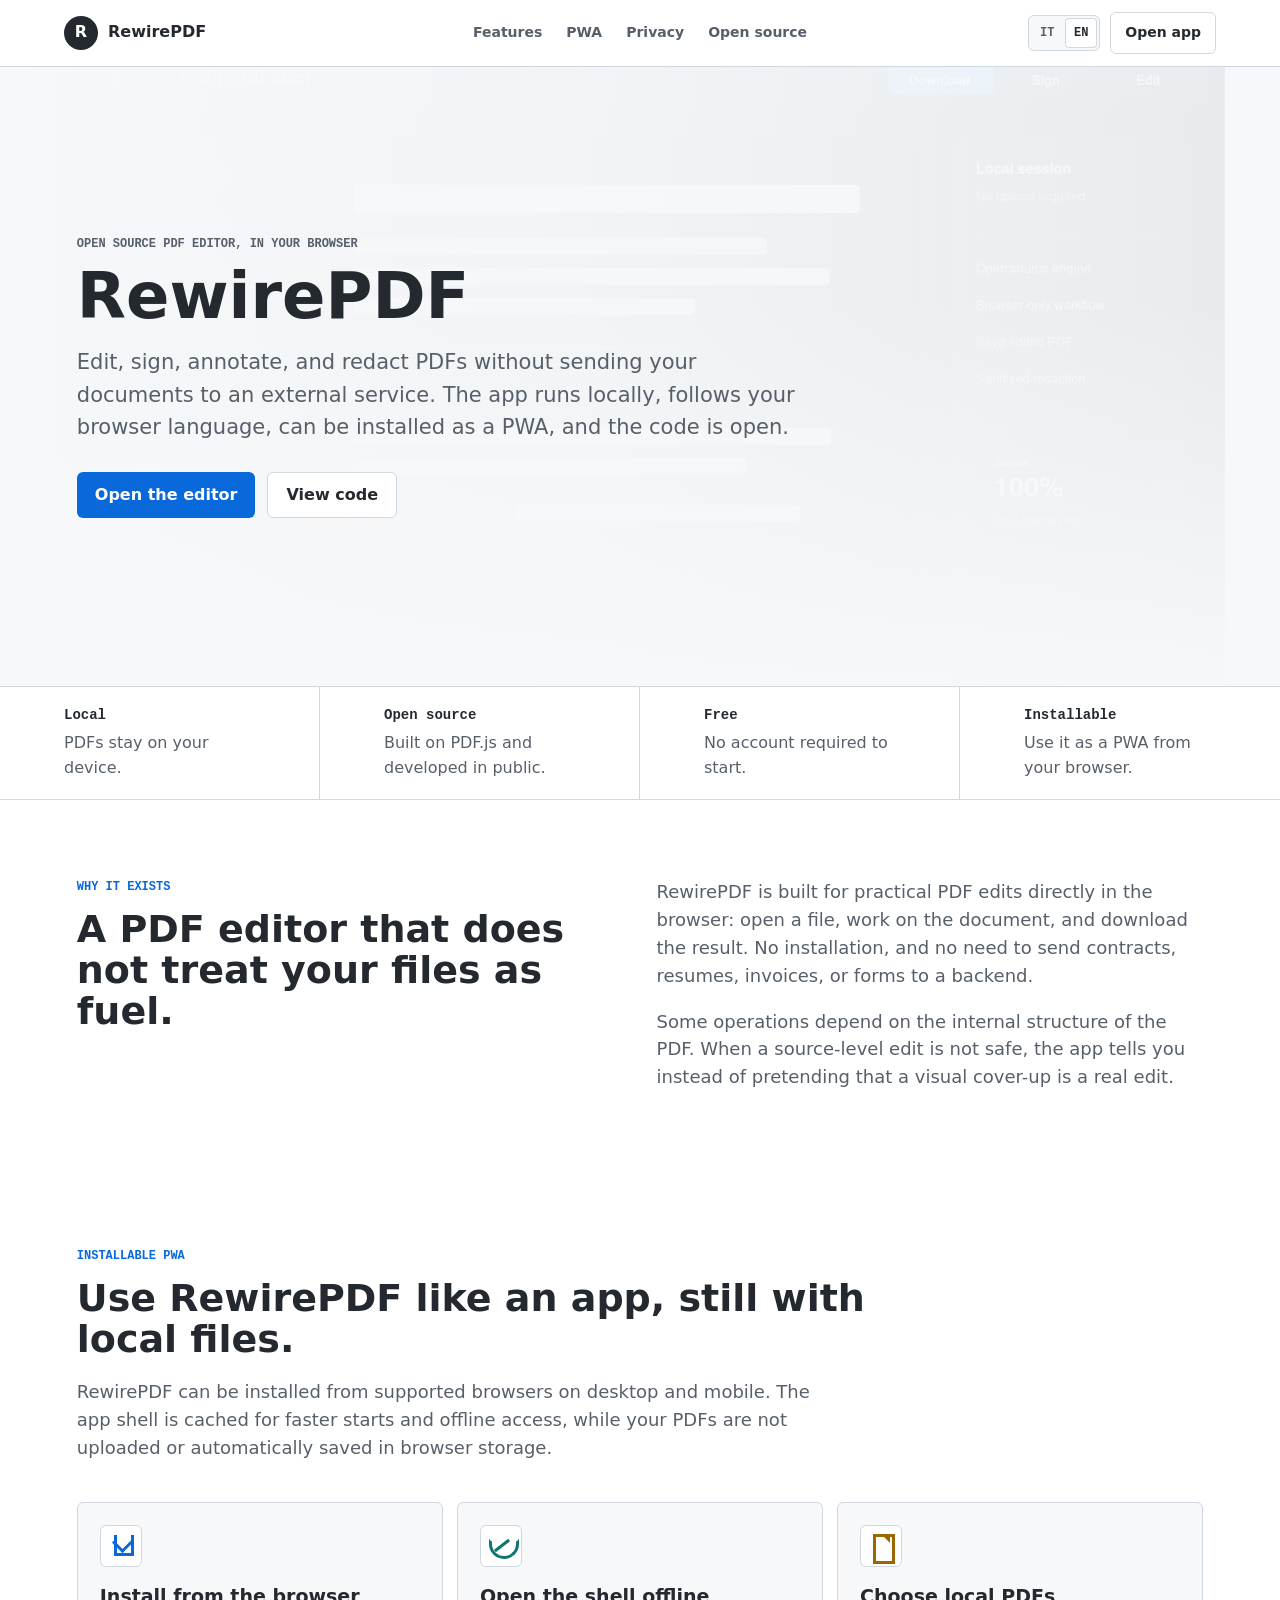
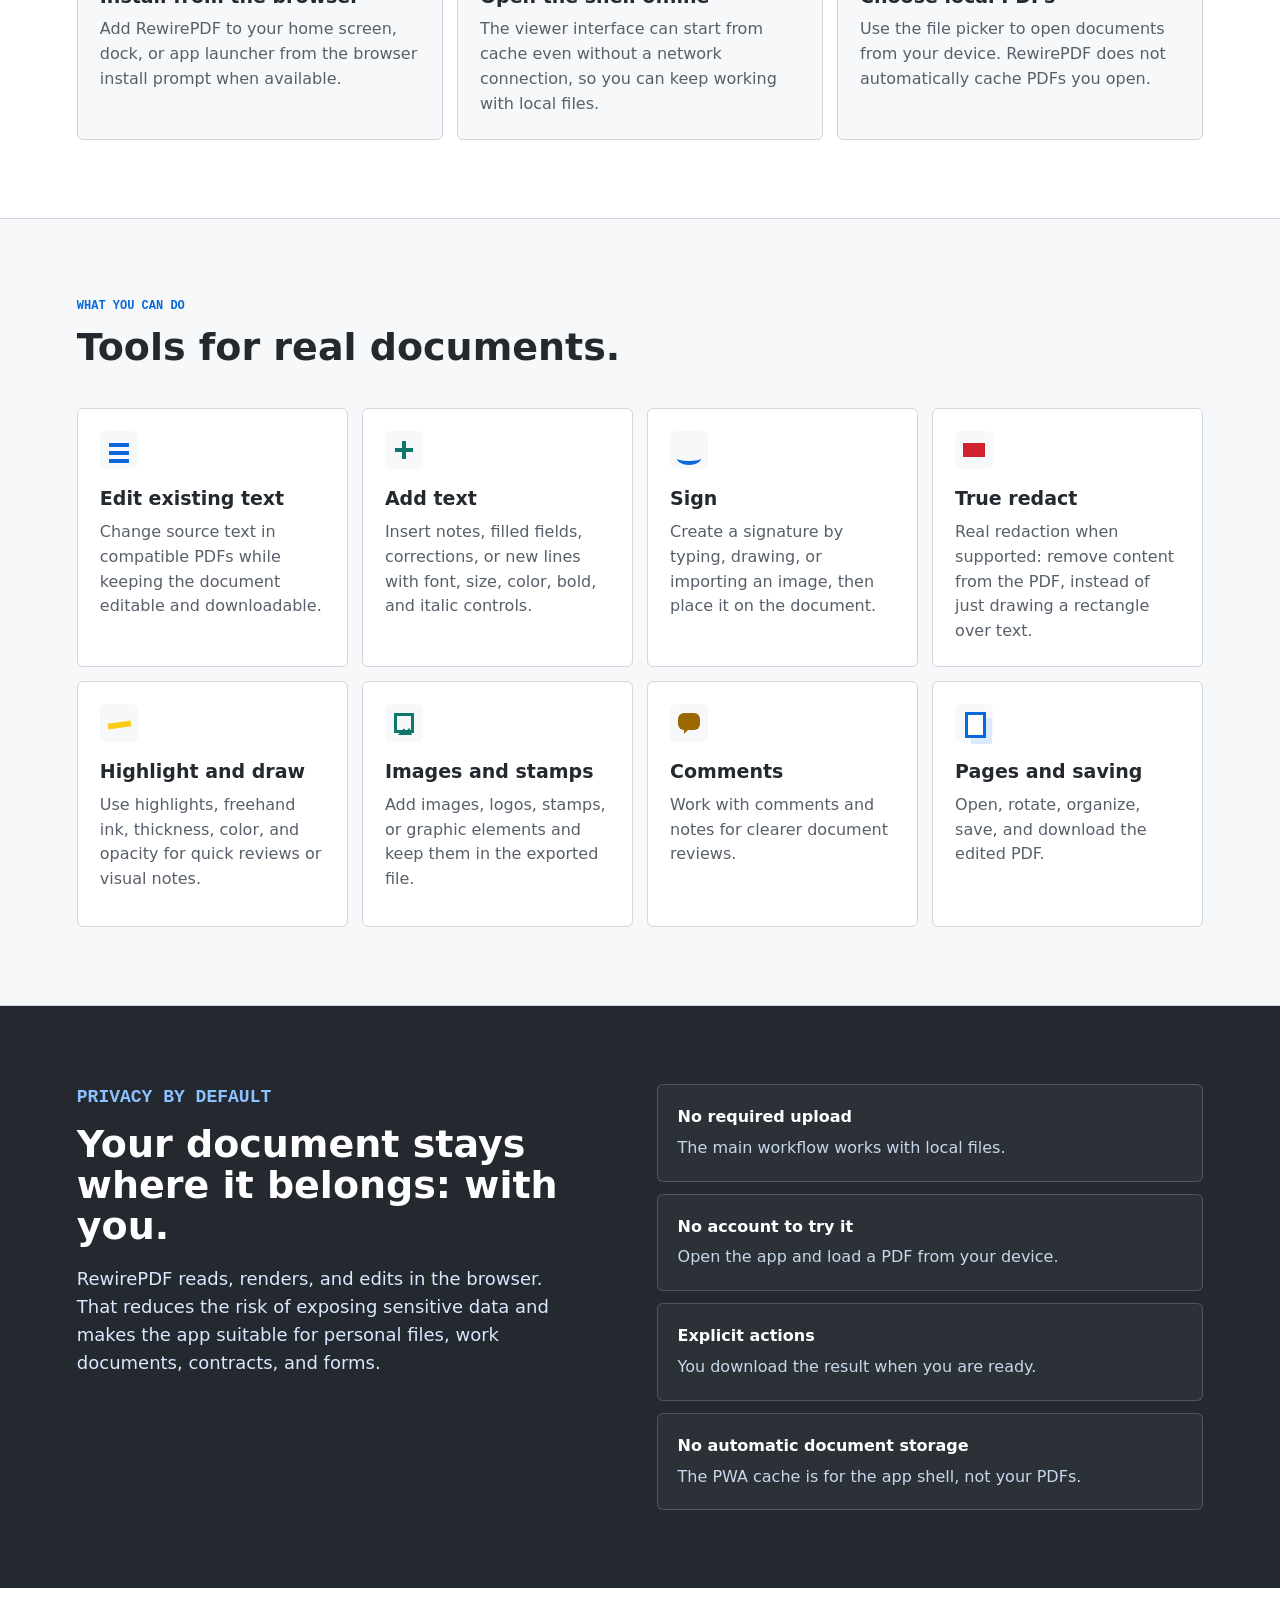
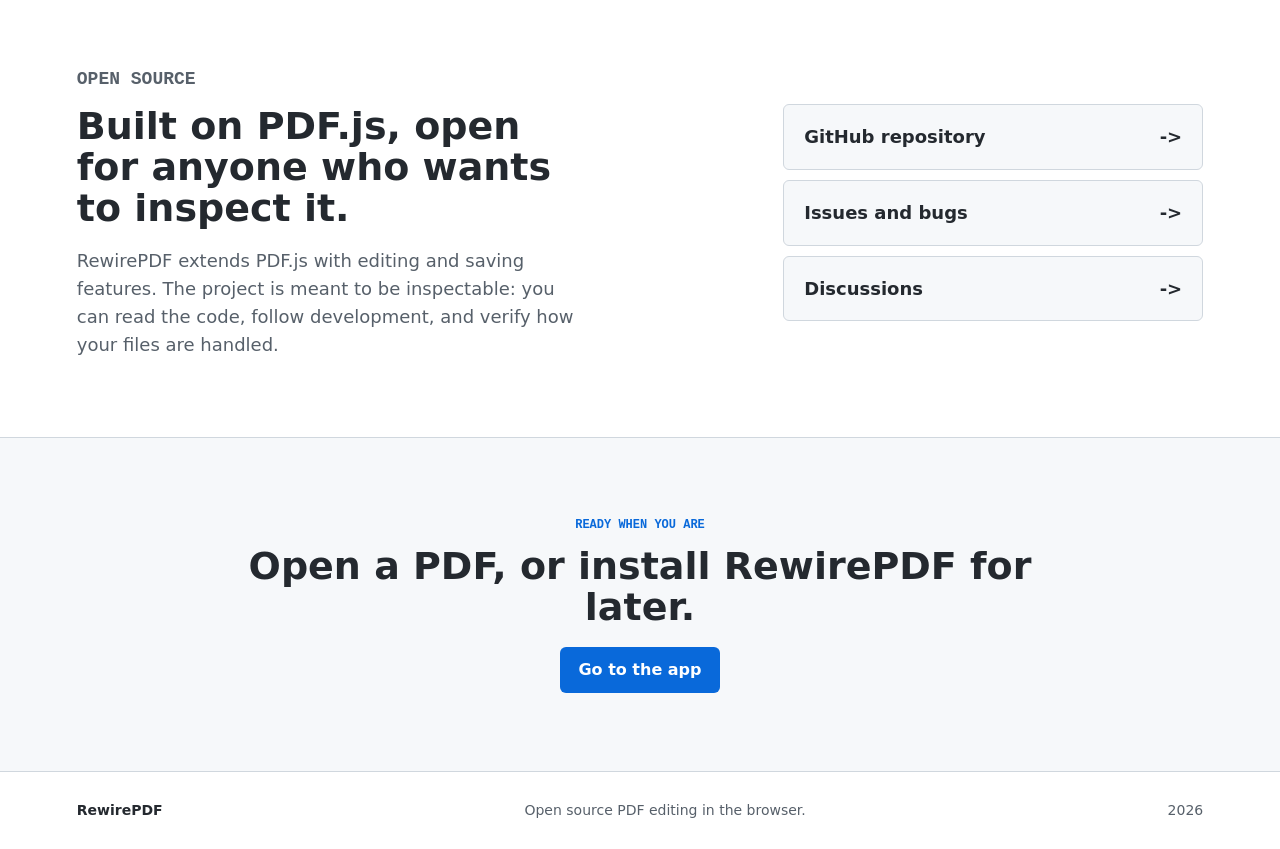
==== index.html @ dac1a783 "Add RewirePDF homepage PWA messaging" ====
<!doctype html>
<html lang="en">
  <head>
    <meta charset="utf-8" />
    <meta name="viewport" content="width=device-width, initial-scale=1" />
    <title>RewirePDF - Open source PDF editor in your browser</title>
    <meta
      name="description"
      content="RewirePDF is an open source, installable PWA PDF editor that runs locally in your browser: edit, sign, highlight, redact, and save without uploading or automatically storing your files."
    />
    <meta property="og:title" content="RewirePDF" />
    <meta
      property="og:description"
      content="Open source, local, private PDF editing. Install RewirePDF as a PWA, open local files offline, and keep your PDFs on your device."
    />
    <meta property="og:type" content="website" />
    <meta property="og:image" content="/assets/editor-preview.png" />
    <link rel="canonical" href="https://rewirepdf.com/" />
    <link rel="alternate" hreflang="it" href="https://rewirepdf.com/?lang=it" />
    <link rel="alternate" hreflang="en" href="https://rewirepdf.com/?lang=en" />
    <link rel="alternate" hreflang="x-default" href="https://rewirepdf.com/" />
    <link rel="icon" href="assets/favicon.svg" type="image/svg+xml" />
    <link rel="preload" as="image" href="assets/editor-preview.png" />
    <link rel="stylesheet" href="styles.css" />
  </head>
  <body>
    <header class="site-header">
      <a class="brand" href="#top" aria-label="RewirePDF home">
        <span class="brand-mark" aria-hidden="true">R</span>
        <span>RewirePDF</span>
      </a>
      <nav class="nav" aria-label="Main navigation">
        <a href="#features">Features</a>
        <a href="#pwa">PWA</a>
        <a href="#privacy">Privacy</a>
        <a href="#opensource">Open source</a>
      </nav>
      <div class="header-tools">
        <nav class="language-switch" aria-label="Language">
          <a href="?lang=it" data-locale-link="it">IT</a>
          <a href="?lang=en" data-locale-link="en">EN</a>
        </nav>
        <a class="header-action" href="https://app.rewirepdf.com">Open app</a>
      </div>
    </header>

    <main id="top">
      <section class="hero" aria-labelledby="hero-title">
        <img
          class="hero-image"
          src="assets/editor-preview.png"
          alt="Preview of the RewirePDF editor with text, signature, and redaction tools"
          width="1600"
          height="950"
        />
        <div class="hero-shade" aria-hidden="true"></div>
        <div class="hero-content">
          <p class="eyebrow">Open source PDF editor, in your browser</p>
          <h1 id="hero-title">RewirePDF</h1>
          <p class="hero-copy">
            Edit, sign, annotate, and redact PDFs without sending your documents
            to an external service. The app runs locally, follows your browser
            language, can be installed as a PWA, and the code is open.
          </p>
          <div class="hero-actions" aria-label="Primary actions">
            <a class="button primary" href="https://app.rewirepdf.com">Open the editor</a>
            <a class="button secondary" href="https://github.com/RabbitHols/pdf.js">View code</a>
          </div>
        </div>
      </section>

      <section class="trust-strip" aria-label="Key points">
        <div>
          <strong>Local</strong>
          <span>PDFs stay on your device.</span>
        </div>
        <div>
          <strong>Open source</strong>
          <span>Built on PDF.js and developed in public.</span>
        </div>
        <div>
          <strong>Free</strong>
          <span>No account required to start.</span>
        </div>
        <div>
          <strong>Installable</strong>
          <span>Use it as a PWA from your browser.</span>
        </div>
      </section>

      <section class="section intro" aria-labelledby="intro-title">
        <div class="section-copy">
          <p class="eyebrow">Why it exists</p>
          <h2 id="intro-title">A PDF editor that does not treat your files as fuel.</h2>
        </div>
        <div class="intro-text">
          <p>
            RewirePDF is built for practical PDF edits directly in the
            browser: open a file, work on the document, and download the result.
            No installation, and no need to send contracts, resumes, invoices,
            or forms to a backend.
          </p>
          <p>
            Some operations depend on the internal structure of the PDF. When a
            source-level edit is not safe, the app tells you instead of
            pretending that a visual cover-up is a real edit.
          </p>
        </div>
      </section>

      <section class="section pwa" id="pwa" aria-labelledby="pwa-title">
        <div class="section-heading">
          <p class="eyebrow">Installable PWA</p>
          <h2 id="pwa-title">Use RewirePDF like an app, still with local files.</h2>
          <p>
            RewirePDF can be installed from supported browsers on desktop and
            mobile. The app shell is cached for faster starts and offline access,
            while your PDFs are not uploaded or automatically saved in browser
            storage.
          </p>
        </div>
        <div class="pwa-grid">
          <article class="pwa-card">
            <span class="pwa-icon install-icon" aria-hidden="true"></span>
            <h3>Install from the browser</h3>
            <p>
              Add RewirePDF to your home screen, dock, or app launcher from
              the browser install prompt when available.
            </p>
          </article>
          <article class="pwa-card">
            <span class="pwa-icon offline-icon" aria-hidden="true"></span>
            <h3>Open the shell offline</h3>
            <p>
              The viewer interface can start from cache even without a network
              connection, so you can keep working with local files.
            </p>
          </article>
          <article class="pwa-card">
            <span class="pwa-icon local-file-icon" aria-hidden="true"></span>
            <h3>Choose local PDFs</h3>
            <p>
              Use the file picker to open documents from your device. RewirePDF
              does not automatically cache PDFs you open.
            </p>
          </article>
        </div>
      </section>

      <section class="section feature-band" id="features" aria-labelledby="features-title">
        <div class="section-heading">
          <p class="eyebrow">What you can do</p>
          <h2 id="features-title">Tools for real documents.</h2>
        </div>
        <div class="feature-grid">
          <article class="feature-card">
            <span class="icon text-icon" aria-hidden="true"></span>
            <h3>Edit existing text</h3>
            <p>
              Change source text in compatible PDFs while keeping the document
              editable and downloadable.
            </p>
          </article>
          <article class="feature-card">
            <span class="icon add-icon" aria-hidden="true"></span>
            <h3>Add text</h3>
            <p>
              Insert notes, filled fields, corrections, or new lines with font,
              size, color, bold, and italic controls.
            </p>
          </article>
          <article class="feature-card">
            <span class="icon sign-icon" aria-hidden="true"></span>
            <h3>Sign</h3>
            <p>
              Create a signature by typing, drawing, or importing an image, then
              place it on the document.
            </p>
          </article>
          <article class="feature-card">
            <span class="icon redact-icon" aria-hidden="true"></span>
            <h3>True redact</h3>
            <p>
              Real redaction when supported: remove content from the PDF, instead
              of just drawing a rectangle over text.
            </p>
          </article>
          <article class="feature-card">
            <span class="icon mark-icon" aria-hidden="true"></span>
            <h3>Highlight and draw</h3>
            <p>
              Use highlights, freehand ink, thickness, color, and opacity for
              quick reviews or visual notes.
            </p>
          </article>
          <article class="feature-card">
            <span class="icon image-icon" aria-hidden="true"></span>
            <h3>Images and stamps</h3>
            <p>
              Add images, logos, stamps, or graphic elements and keep them in the
              exported file.
            </p>
          </article>
          <article class="feature-card">
            <span class="icon comment-icon" aria-hidden="true"></span>
            <h3>Comments</h3>
            <p>
              Work with comments and notes for clearer document reviews.
            </p>
          </article>
          <article class="feature-card">
            <span class="icon pages-icon" aria-hidden="true"></span>
            <h3>Pages and saving</h3>
            <p>
              Open, rotate, organize, save, and download the edited PDF.
            </p>
          </article>
        </div>
      </section>

      <section class="section privacy" id="privacy" aria-labelledby="privacy-title">
        <div class="privacy-panel">
          <p class="eyebrow">Privacy by default</p>
          <h2 id="privacy-title">Your document stays where it belongs: with you.</h2>
          <p>
            RewirePDF reads, renders, and edits in the browser. That reduces
            the risk of exposing sensitive data and makes the app suitable for
            personal files, work documents, contracts, and forms.
          </p>
        </div>
        <ul class="privacy-list" aria-label="Guarantees">
          <li>
            <strong>No required upload</strong>
            <span>The main workflow works with local files.</span>
          </li>
          <li>
            <strong>No account to try it</strong>
            <span>Open the app and load a PDF from your device.</span>
          </li>
          <li>
            <strong>Explicit actions</strong>
            <span>You download the result when you are ready.</span>
          </li>
          <li>
            <strong>No automatic document storage</strong>
            <span>The PWA cache is for the app shell, not your PDFs.</span>
          </li>
        </ul>
      </section>

      <section class="section opensource" id="opensource" aria-labelledby="opensource-title">
        <div>
          <p class="eyebrow">Open source</p>
          <h2 id="opensource-title">Built on PDF.js, open for anyone who wants to inspect it.</h2>
          <p>
            RewirePDF extends PDF.js with editing and saving features. The
            project is meant to be inspectable: you can read the code,
            follow development, and verify how your files are handled.
          </p>
        </div>
        <div class="source-actions" aria-label="Project links">
          <a class="source-link" href="https://github.com/RabbitHols/pdf.js">
            <span>GitHub repository</span>
            <span aria-hidden="true">-></span>
          </a>
          <a class="source-link" href="https://github.com/RabbitHols/pdf.js/issues">
            <span>Issues and bugs</span>
            <span aria-hidden="true">-></span>
          </a>
          <a class="source-link" href="https://github.com/RabbitHols/pdf.js/discussions">
            <span>Discussions</span>
            <span aria-hidden="true">-></span>
          </a>
        </div>
      </section>

      <section class="section final-cta" aria-labelledby="final-title">
        <p class="eyebrow">Ready when you are</p>
        <h2 id="final-title">Open a PDF, or install RewirePDF for later.</h2>
        <a class="button primary" href="https://app.rewirepdf.com">Go to the app</a>
      </section>
    </main>

    <footer class="site-footer">
      <span>RewirePDF</span>
      <span>Open source PDF editing in the browser.</span>
      <span id="year"></span>
    </footer>

    <script src="script.js"></script>
  </body>
</html>
---- styles.css ----
:root {
  color-scheme: light;
  --ink: #24292f;
  --muted: #57606a;
  --line: #d0d7de;
  --paper: #ffffff;
  --soft: #f6f8fa;
  --blue: #0969da;
  --blue-dark: #0550ae;
  --teal: #0f766e;
  --amber: #9a6700;
  --red: #cf222e;
  --navy: #24292f;
  --radius: 6px;
  --shadow: none;
  font-family:
    Inter, ui-sans-serif, system-ui, -apple-system, BlinkMacSystemFont, "Segoe UI",
    sans-serif;
}

* {
  box-sizing: border-box;
}

html {
  scroll-behavior: smooth;
}

body {
  margin: 0;
  background: var(--paper);
  color: var(--ink);
  font-size: 16px;
  line-height: 1.55;
}

a {
  color: inherit;
  text-decoration: none;
}

.site-header {
  position: sticky;
  top: 0;
  z-index: 20;
  display: grid;
  grid-template-columns: 1fr auto 1fr;
  align-items: center;
  gap: 28px;
  padding: 12px clamp(18px, 5vw, 72px);
  border-bottom: 1px solid var(--line);
  background: #ffffff;
}

.brand,
.nav,
.hero-actions,
.header-tools,
.language-switch,
.site-footer {
  display: flex;
  align-items: center;
}

.brand {
  gap: 10px;
  width: max-content;
  font-weight: 800;
}

.brand-mark {
  display: grid;
  width: 34px;
  height: 34px;
  place-items: center;
  border-radius: 50%;
  background: var(--navy);
  color: #fff;
}

.nav {
  gap: 24px;
  justify-content: center;
  color: var(--muted);
  font-size: 14px;
  font-weight: 600;
}

.nav a,
.header-action {
  transition:
    color 160ms ease,
    background-color 160ms ease,
    border-color 160ms ease,
    transform 160ms ease;
}

.nav a:hover {
  color: var(--ink);
}

.header-action {
  justify-self: end;
  padding: 9px 14px;
  border: 1px solid var(--line);
  border-radius: var(--radius);
  color: var(--ink);
  font-size: 14px;
  font-weight: 700;
}

.header-tools {
  justify-self: end;
  gap: 10px;
}

.language-switch {
  gap: 2px;
  padding: 2px;
  border: 1px solid var(--line);
  border-radius: var(--radius);
  background: var(--soft);
}

.language-switch a {
  min-width: 32px;
  padding: 6px 8px;
  border-radius: 4px;
  color: var(--muted);
  font-family:
    ui-monospace, SFMono-Regular, "SF Mono", Consolas, "Liberation Mono",
    monospace;
  font-size: 12px;
  font-weight: 700;
  text-align: center;
}

.language-switch a[aria-current="true"] {
  background: #ffffff;
  color: var(--ink);
  box-shadow: inset 0 0 0 1px var(--line);
}

.language-switch a:hover {
  color: var(--ink);
}

.header-action:hover {
  border-color: #b9c6d8;
  background: var(--soft);
}

.hero {
  position: relative;
  min-height: min(620px, calc(100svh - 64px));
  overflow: hidden;
  display: grid;
  align-items: center;
  padding: clamp(70px, 10vh, 118px) clamp(20px, 6vw, 92px);
  border-bottom: 1px solid var(--line);
  background: var(--soft);
}

.hero-image,
.hero-shade {
  position: absolute;
  inset: 0;
  width: 100%;
  height: 100%;
}

.hero-image {
  object-fit: cover;
  object-position: center;
  opacity: 0.18;
}

.hero-shade {
  background:
    linear-gradient(90deg, rgb(246 248 250 / 98%) 0%, rgb(246 248 250 / 90%) 46%, rgb(246 248 250 / 66%) 100%),
    linear-gradient(0deg, rgb(246 248 250 / 94%) 0%, rgb(246 248 250 / 0%) 62%);
}

.hero-content {
  position: relative;
  max-width: 820px;
  color: var(--ink);
}

.eyebrow {
  margin: 0 0 12px;
  color: var(--blue);
  font-family:
    ui-monospace, SFMono-Regular, "SF Mono", Consolas, "Liberation Mono",
    monospace;
  font-size: 12px;
  font-weight: 700;
  text-transform: uppercase;
}

.hero .eyebrow {
  color: var(--muted);
}

h1,
h2,
h3,
p {
  margin-top: 0;
}

h1 {
  margin-bottom: 18px;
  font-size: 64px;
  line-height: 0.98;
}

h2 {
  max-width: 860px;
  margin-bottom: 18px;
  font-size: 38px;
  line-height: 1.08;
}

h3 {
  margin-bottom: 10px;
  font-size: 19px;
  line-height: 1.2;
}

.hero-copy {
  max-width: 720px;
  margin-bottom: 28px;
  color: var(--muted);
  font-size: 21px;
}

.hero-actions {
  flex-wrap: wrap;
  gap: 12px;
}

.button {
  display: inline-flex;
  min-height: 46px;
  align-items: center;
  justify-content: center;
  padding: 12px 18px;
  border-radius: var(--radius);
  font-weight: 800;
  line-height: 1;
  transition:
    background-color 160ms ease,
    border-color 160ms ease,
    transform 160ms ease;
}

.button:hover,
.source-link:hover,
.feature-card:hover {
  transform: translateY(-1px);
}

.button.primary {
  background: var(--blue);
  color: #fff;
}

.button.primary:hover {
  background: var(--blue-dark);
}

.button.secondary {
  border: 1px solid var(--line);
  background: #ffffff;
  color: var(--ink);
}

.button.secondary:hover {
  border-color: #8c959f;
  background: var(--soft);
}

.trust-strip {
  display: grid;
  grid-template-columns: repeat(4, 1fr);
  border-bottom: 1px solid var(--line);
  background: #ffffff;
}

.trust-strip div {
  padding: 18px clamp(18px, 5vw, 72px);
  border-right: 1px solid var(--line);
}

.trust-strip div:last-child {
  border-right: 0;
}

.trust-strip strong,
.trust-strip span {
  display: block;
}

.trust-strip strong {
  margin-bottom: 5px;
  font-family:
    ui-monospace, SFMono-Regular, "SF Mono", Consolas, "Liberation Mono",
    monospace;
  font-size: 14px;
}

.trust-strip span {
  color: var(--muted);
}

.section {
  padding: 78px clamp(20px, 6vw, 92px);
}

.intro,
.privacy,
.opensource {
  display: grid;
  grid-template-columns: minmax(0, 0.92fr) minmax(320px, 1fr);
  gap: clamp(34px, 6vw, 88px);
  align-items: start;
}

.intro-text,
.privacy-panel p,
.opensource p {
  color: var(--muted);
  font-size: 18px;
}

.intro-text p:last-child,
.privacy-panel p:last-child,
.opensource p:last-child {
  margin-bottom: 0;
}

.feature-band {
  background: var(--soft);
  border-block: 1px solid var(--line);
}

.pwa {
  background: #ffffff;
}

.pwa .section-heading p:not(.eyebrow) {
  max-width: 760px;
  color: var(--muted);
  font-size: 18px;
}

.pwa-grid {
  display: grid;
  grid-template-columns: repeat(3, minmax(0, 1fr));
  gap: 14px;
}

.pwa-card {
  min-height: 230px;
  padding: 22px;
  border: 1px solid var(--line);
  border-radius: var(--radius);
  background: var(--soft);
}

.pwa-card p {
  margin-bottom: 0;
  color: var(--muted);
}

.pwa-icon {
  position: relative;
  display: block;
  width: 42px;
  height: 42px;
  margin-bottom: 18px;
  border: 1px solid var(--line);
  border-radius: var(--radius);
  background: #ffffff;
}

.pwa-icon::before,
.pwa-icon::after {
  position: absolute;
  content: "";
}

.install-icon::before {
  left: 13px;
  top: 9px;
  width: 14px;
  height: 18px;
  border: 3px solid var(--blue);
  border-top: 0;
}

.install-icon::after {
  left: 14px;
  top: 9px;
  width: 12px;
  height: 12px;
  border-right: 3px solid var(--blue);
  border-bottom: 3px solid var(--blue);
  transform: rotate(45deg);
}

.offline-icon::before {
  left: 8px;
  top: 13px;
  width: 24px;
  height: 14px;
  border: 3px solid var(--teal);
  border-top-color: transparent;
  border-radius: 0 0 18px 18px;
}

.offline-icon::after {
  left: 12px;
  top: 18px;
  width: 18px;
  height: 3px;
  background: var(--teal);
  transform: rotate(-38deg);
}

.local-file-icon::before {
  left: 12px;
  top: 8px;
  width: 16px;
  height: 24px;
  border: 3px solid var(--amber);
  background: #fff;
}

.local-file-icon::after {
  right: 11px;
  top: 8px;
  border-top: 9px solid var(--amber);
  border-left: 9px solid transparent;
}

.section-heading {
  max-width: 820px;
  margin-bottom: 40px;
}

.feature-grid {
  display: grid;
  grid-template-columns: repeat(4, minmax(0, 1fr));
  gap: 14px;
}

.feature-card {
  min-height: 246px;
  padding: 22px;
  border: 1px solid var(--line);
  border-radius: var(--radius);
  background: var(--paper);
  box-shadow: none;
  transition:
    transform 160ms ease,
    box-shadow 160ms ease,
    border-color 160ms ease;
}

.feature-card:hover {
  border-color: #8c959f;
  box-shadow: none;
}

.feature-card p {
  margin-bottom: 0;
  color: var(--muted);
}

.icon {
  display: block;
  width: 38px;
  height: 38px;
  margin-bottom: 18px;
  border-radius: var(--radius);
  background: var(--soft);
  position: relative;
}

.icon::before,
.icon::after {
  content: "";
  position: absolute;
}

.text-icon::before {
  inset: 12px 9px auto;
  height: 4px;
  background: var(--blue);
  box-shadow:
    0 8px 0 var(--blue),
    0 16px 0 var(--blue);
}

.add-icon::before {
  width: 18px;
  height: 4px;
  left: 10px;
  top: 17px;
  background: var(--teal);
}

.add-icon::after {
  width: 4px;
  height: 18px;
  left: 17px;
  top: 10px;
  background: var(--teal);
}

.sign-icon::before {
  left: 7px;
  top: 21px;
  width: 24px;
  height: 9px;
  border-bottom: 4px solid var(--blue);
  border-radius: 50%;
}

.redact-icon::before {
  left: 8px;
  top: 12px;
  width: 22px;
  height: 14px;
  background: var(--red);
}

.mark-icon::before {
  left: 8px;
  top: 18px;
  width: 23px;
  height: 6px;
  background: #facc15;
  transform: rotate(-8deg);
}

.image-icon::before {
  inset: 9px;
  border: 3px solid var(--teal);
}

.image-icon::after {
  left: 13px;
  top: 22px;
  width: 14px;
  height: 9px;
  background: var(--teal);
  clip-path: polygon(0 100%, 42% 30%, 62% 55%, 82% 20%, 100% 100%);
}

.comment-icon::before {
  inset: 9px 8px 12px;
  border-radius: 6px;
  background: var(--amber);
}

.comment-icon::after {
  left: 14px;
  bottom: 8px;
  border-top: 8px solid var(--amber);
  border-right: 8px solid transparent;
}

.pages-icon::before {
  left: 10px;
  top: 8px;
  width: 15px;
  height: 20px;
  border: 3px solid var(--blue);
  background: #fff;
  box-shadow: 6px 6px 0 #dbeafe;
}

.privacy {
  background: #24292f;
  color: #fff;
}

.privacy .eyebrow {
  color: #8cc2ff;
}

.privacy-panel p {
  color: #d9e7ff;
}

.privacy-list {
  display: grid;
  gap: 12px;
  margin: 0;
  padding: 0;
  list-style: none;
}

.privacy-list li {
  padding: 20px;
  border: 1px solid rgb(255 255 255 / 18%);
  border-radius: var(--radius);
  background: rgb(255 255 255 / 4%);
}

.privacy-list strong,
.privacy-list span {
  display: block;
}

.privacy-list strong {
  margin-bottom: 6px;
}

.privacy-list span {
  color: #c7d7eb;
}

.opensource {
  align-items: center;
}

.source-link {
  display: flex;
  width: 100%;
  align-items: center;
  justify-content: space-between;
  padding: 18px 20px;
  border: 1px solid var(--line);
  border-radius: var(--radius);
  background: var(--soft);
  color: var(--ink);
  font-size: 18px;
  font-weight: 850;
  transition:
    transform 160ms ease,
    border-color 160ms ease,
    background-color 160ms ease;
}

.source-actions {
  justify-self: end;
  display: grid;
  width: min(100%, 420px);
  gap: 10px;
}

.source-link:hover {
  border-color: #8c959f;
  background: #ffffff;
}

.final-cta {
  text-align: center;
  background: var(--soft);
  border-top: 1px solid var(--line);
}

.final-cta h2 {
  margin-right: auto;
  margin-left: auto;
}

.final-cta .button {
  min-width: 150px;
}

.site-footer {
  justify-content: space-between;
  gap: 20px;
  padding: 28px clamp(20px, 6vw, 92px);
  border-top: 1px solid var(--line);
  color: var(--muted);
  font-size: 14px;
}

.site-footer span:first-child {
  color: var(--ink);
  font-weight: 800;
}

@media (max-width: 1100px) {
  .feature-grid {
    grid-template-columns: repeat(2, minmax(0, 1fr));
  }

  .pwa-grid {
    grid-template-columns: 1fr;
  }

  .intro,
  .privacy,
  .opensource {
    grid-template-columns: 1fr;
  }

  .source-actions {
    justify-self: start;
  }
}

@media (max-width: 760px) {
  .site-header {
    grid-template-columns: 1fr auto;
    gap: 14px;
  }

  .nav {
    display: none;
  }

  .header-tools {
    gap: 8px;
  }

  .language-switch a {
    min-width: 30px;
    padding-inline: 6px;
  }

  .hero {
    min-height: 620px;
    padding: 96px 20px 42px;
  }

  .hero-image {
    object-position: 58% center;
  }

  .hero-shade {
    background:
      linear-gradient(90deg, rgb(246 248 250 / 99%) 0%, rgb(246 248 250 / 90%) 70%, rgb(246 248 250 / 74%) 100%),
      linear-gradient(0deg, rgb(246 248 250 / 96%) 0%, rgb(246 248 250 / 0%) 48%);
  }

  h1 {
    font-size: 46px;
  }

  h2 {
    font-size: 32px;
  }

  .hero-copy,
  .intro-text,
  .privacy-panel p,
  .opensource p {
    font-size: 17px;
  }

  .button {
    width: 100%;
  }

  .trust-strip {
    grid-template-columns: 1fr;
  }

  .trust-strip div {
    border-right: 0;
    border-bottom: 1px solid var(--line);
  }

  .trust-strip div:last-child {
    border-bottom: 0;
  }

  .section {
    padding: 66px 20px;
  }

  .feature-grid {
    grid-template-columns: 1fr;
  }

  .feature-card {
    min-height: auto;
  }

  .site-footer {
    align-items: flex-start;
    flex-direction: column;
  }
}

@media (prefers-reduced-motion: reduce) {
  *,
  *::before,
  *::after {
    scroll-behavior: auto !important;
    transition: none !important;
  }
}
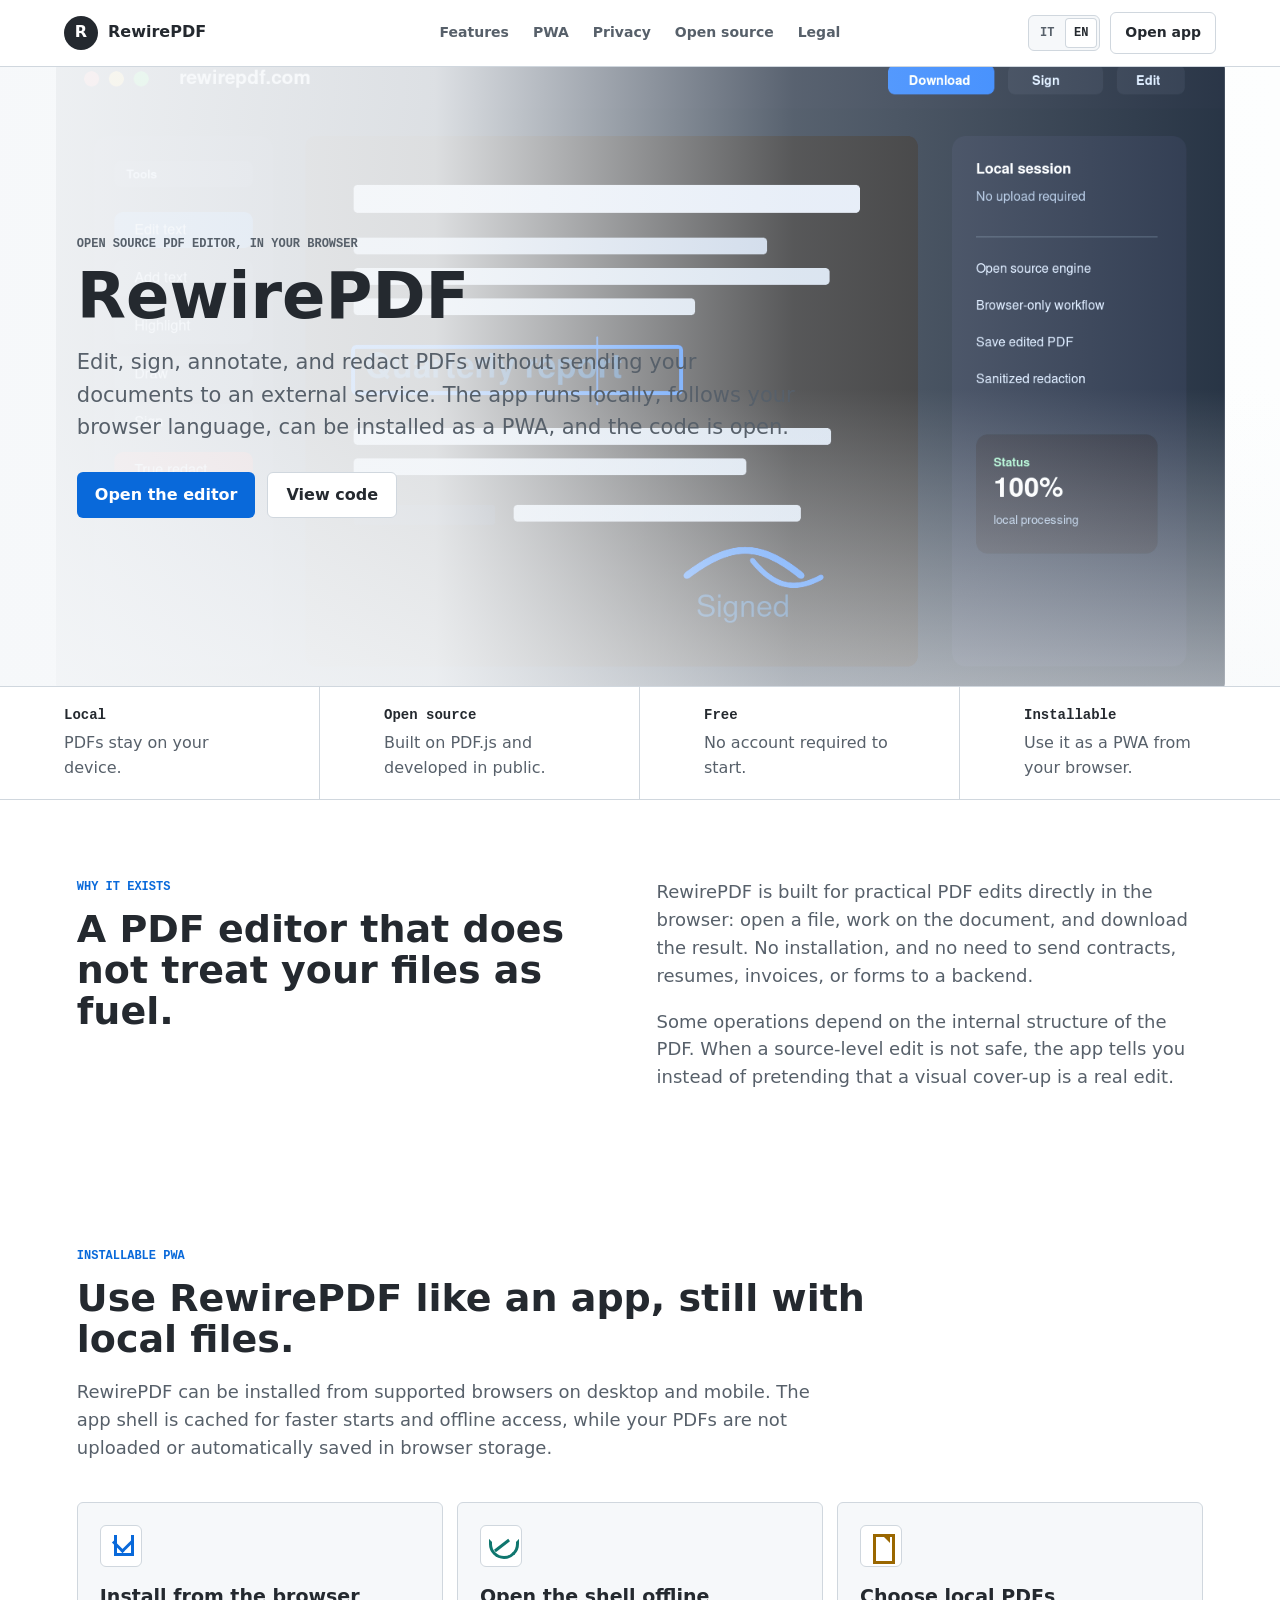
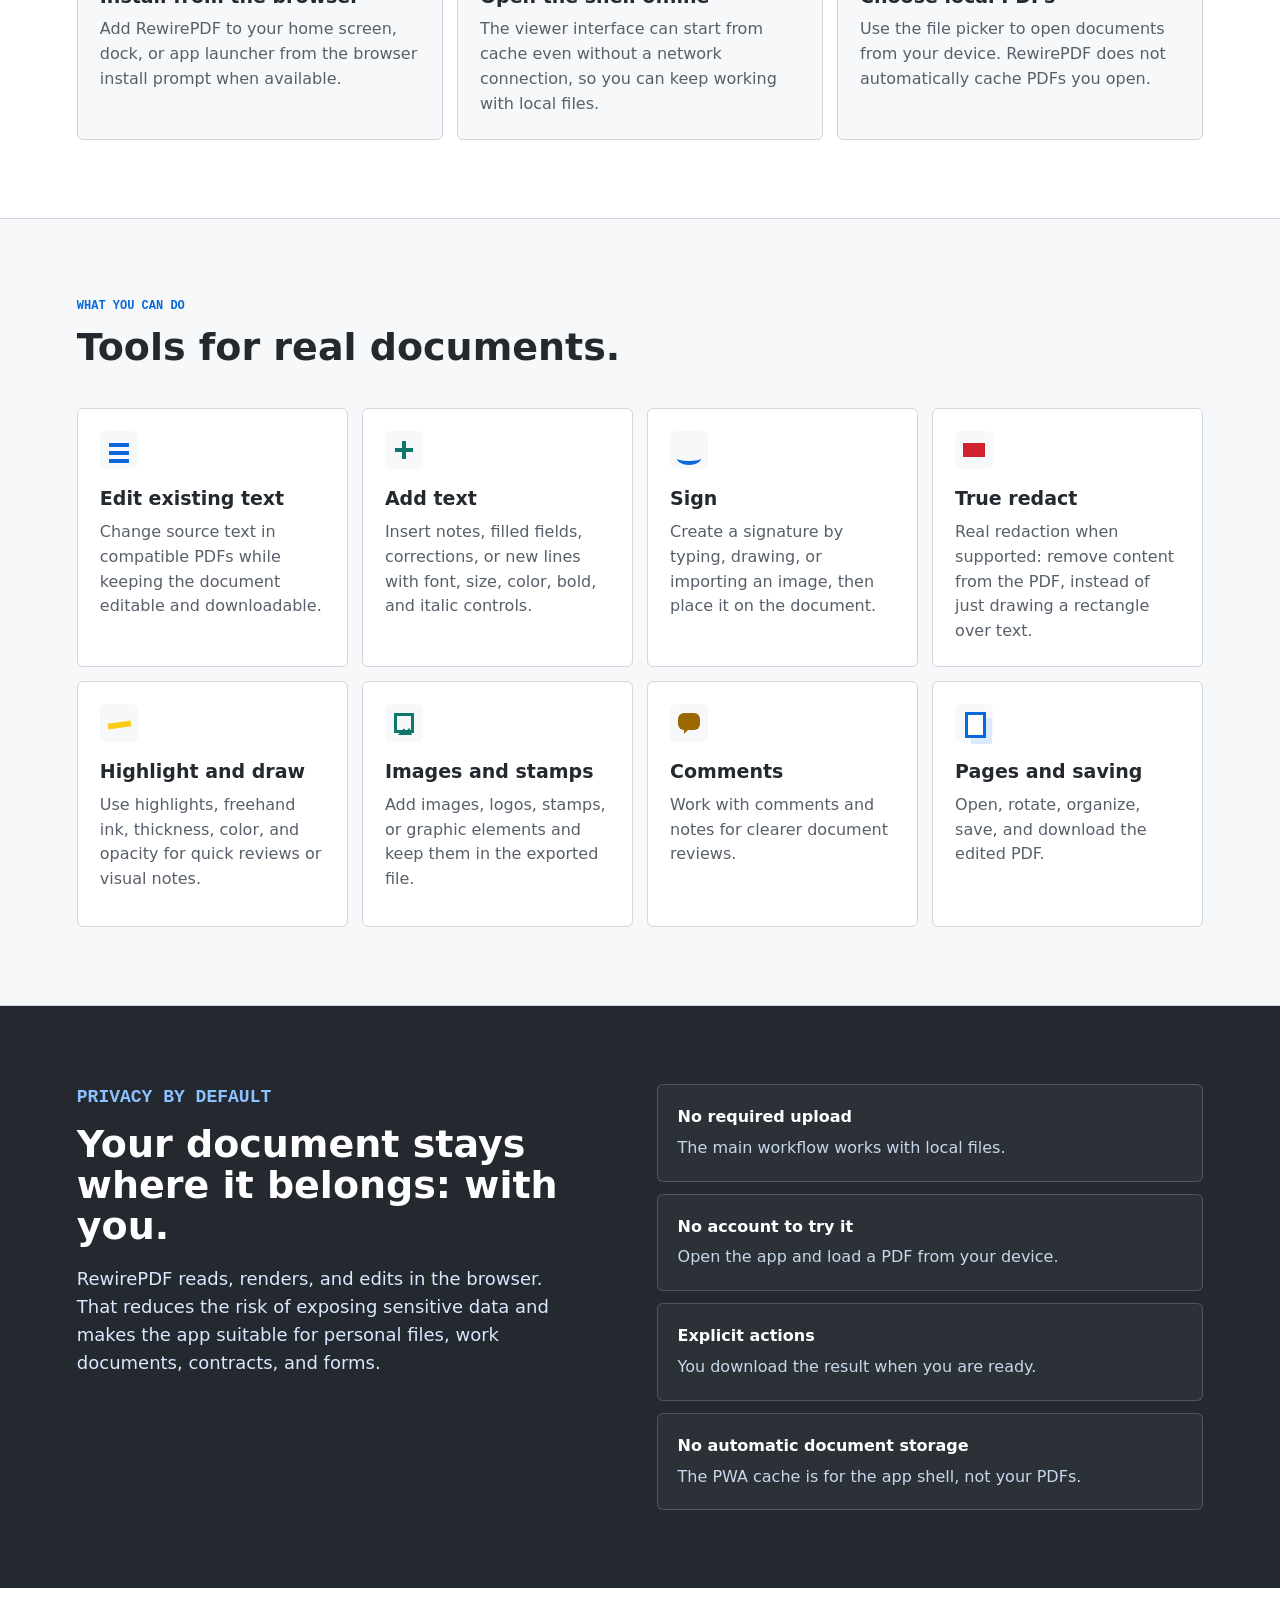
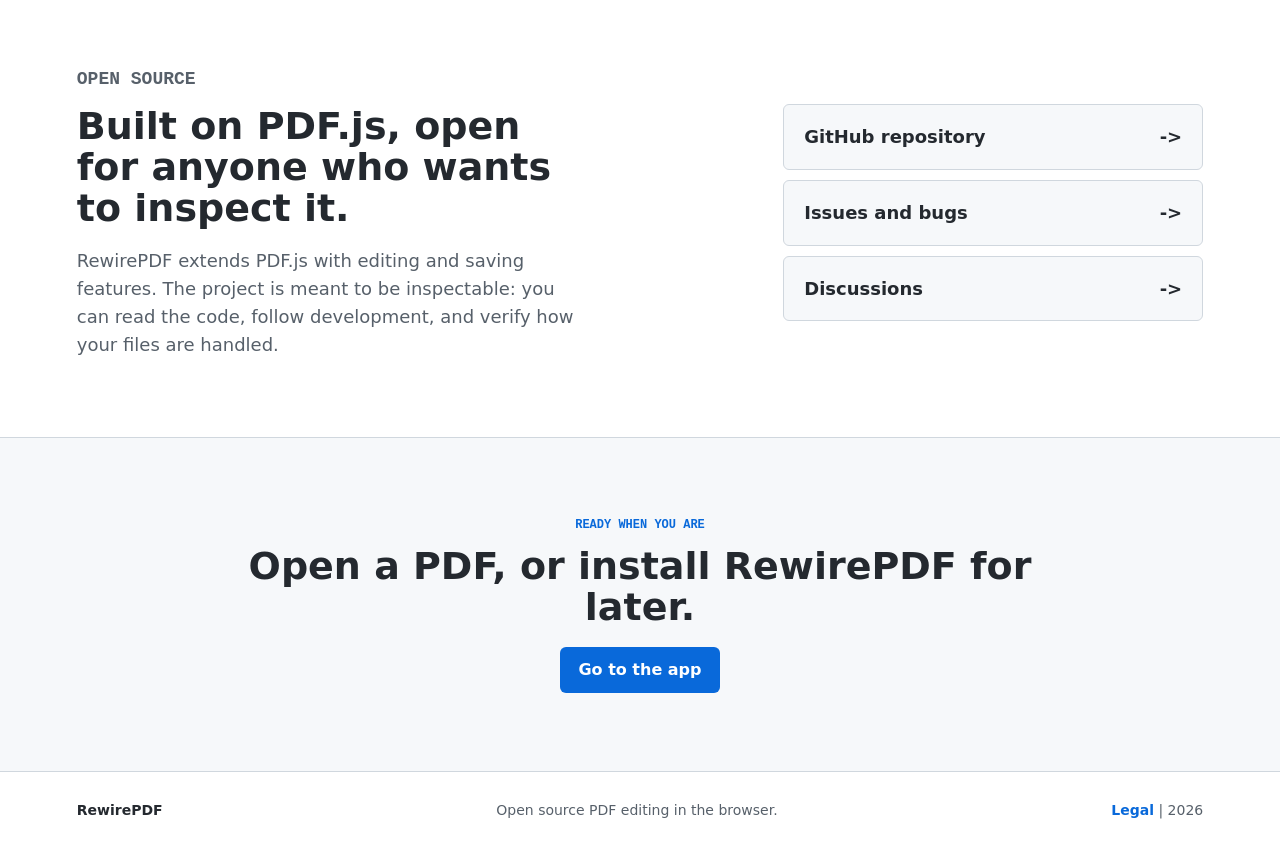
==== commit 13e43ac4: "Add RewirePDF legal page" ====
--- a/index.html
+++ b/index.html
@@ -34,6 +34,7 @@
         <a href="#pwa">PWA</a>
         <a href="#privacy">Privacy</a>
         <a href="#opensource">Open source</a>
+        <a href="legal.html">Legal</a>
       </nav>
       <div class="header-tools">
         <nav class="language-switch" aria-label="Language">
@@ -284,7 +285,7 @@
     <footer class="site-footer">
       <span>RewirePDF</span>
       <span>Open source PDF editing in the browser.</span>
-      <span id="year"></span>
+      <span><a href="legal.html">Legal</a> | <span id="year"></span></span>
     </footer>
 
     <script src="script.js"></script>
--- a/styles.css
+++ b/styles.css
@@ -171,14 +171,15 @@
 
 .hero-image {
   object-fit: cover;
-  object-position: center;
-  opacity: 0.18;
+  object-position: center right;
+  opacity: 0.86;
+  filter: saturate(1.12) contrast(1.12);
 }
 
 .hero-shade {
   background:
-    linear-gradient(90deg, rgb(246 248 250 / 98%) 0%, rgb(246 248 250 / 90%) 46%, rgb(246 248 250 / 66%) 100%),
-    linear-gradient(0deg, rgb(246 248 250 / 94%) 0%, rgb(246 248 250 / 0%) 62%);
+    linear-gradient(90deg, rgb(246 248 250 / 97%) 0%, rgb(246 248 250 / 88%) 34%, rgb(246 248 250 / 25%) 62%, rgb(246 248 250 / 0%) 100%),
+    linear-gradient(0deg, rgb(246 248 250 / 58%) 0%, rgb(246 248 250 / 0%) 48%);
 }
 
 .hero-content {
@@ -687,8 +688,98 @@
   font-weight: 800;
 }
 
+.site-footer a,
+.legal-card a,
+.legal-text a,
+.legal-footnote a {
+  color: var(--blue);
+  font-weight: 700;
+}
+
+.legal-hero {
+  padding: 92px clamp(20px, 6vw, 92px) 78px;
+  border-bottom: 1px solid var(--line);
+  background: var(--soft);
+}
+
+.legal-hero h1 {
+  max-width: 900px;
+}
+
+.legal-section .section-heading p:not(.eyebrow) {
+  max-width: 760px;
+  color: var(--muted);
+  font-size: 18px;
+}
+
+.legal-soft {
+  border-block: 1px solid var(--line);
+  background: var(--soft);
+}
+
+.legal-grid {
+  display: grid;
+  grid-template-columns: repeat(4, minmax(0, 1fr));
+  gap: 14px;
+}
+
+.legal-card {
+  min-height: 168px;
+  padding: 22px;
+  border: 1px solid var(--line);
+  border-radius: var(--radius);
+  background: #ffffff;
+}
+
+.legal-card p {
+  margin-bottom: 0;
+  color: var(--muted);
+}
+
+.legal-text {
+  max-width: none;
+}
+
+.legal-text h2,
+.legal-text p,
+.legal-note,
+.legal-footnote {
+  max-width: 920px;
+}
+
+.legal-text p,
+.legal-footnote {
+  color: var(--muted);
+  font-size: 18px;
+}
+
+.legal-note {
+  padding: 18px 20px;
+  border: 1px solid var(--line);
+  border-radius: var(--radius);
+  background: var(--soft);
+}
+
+.legal-soft .legal-note {
+  background: #ffffff;
+}
+
+.legal-note p {
+  margin-bottom: 0;
+  font-size: 16px;
+}
+
+.legal-footnote {
+  margin-top: 24px;
+  margin-bottom: 0;
+}
+
 @media (max-width: 1100px) {
   .feature-grid {
+    grid-template-columns: repeat(2, minmax(0, 1fr));
+  }
+
+  .legal-grid {
     grid-template-columns: repeat(2, minmax(0, 1fr));
   }
 
@@ -781,7 +872,15 @@
     grid-template-columns: 1fr;
   }
 
+  .legal-grid {
+    grid-template-columns: 1fr;
+  }
+
   .feature-card {
+    min-height: auto;
+  }
+
+  .legal-card {
     min-height: auto;
   }
 
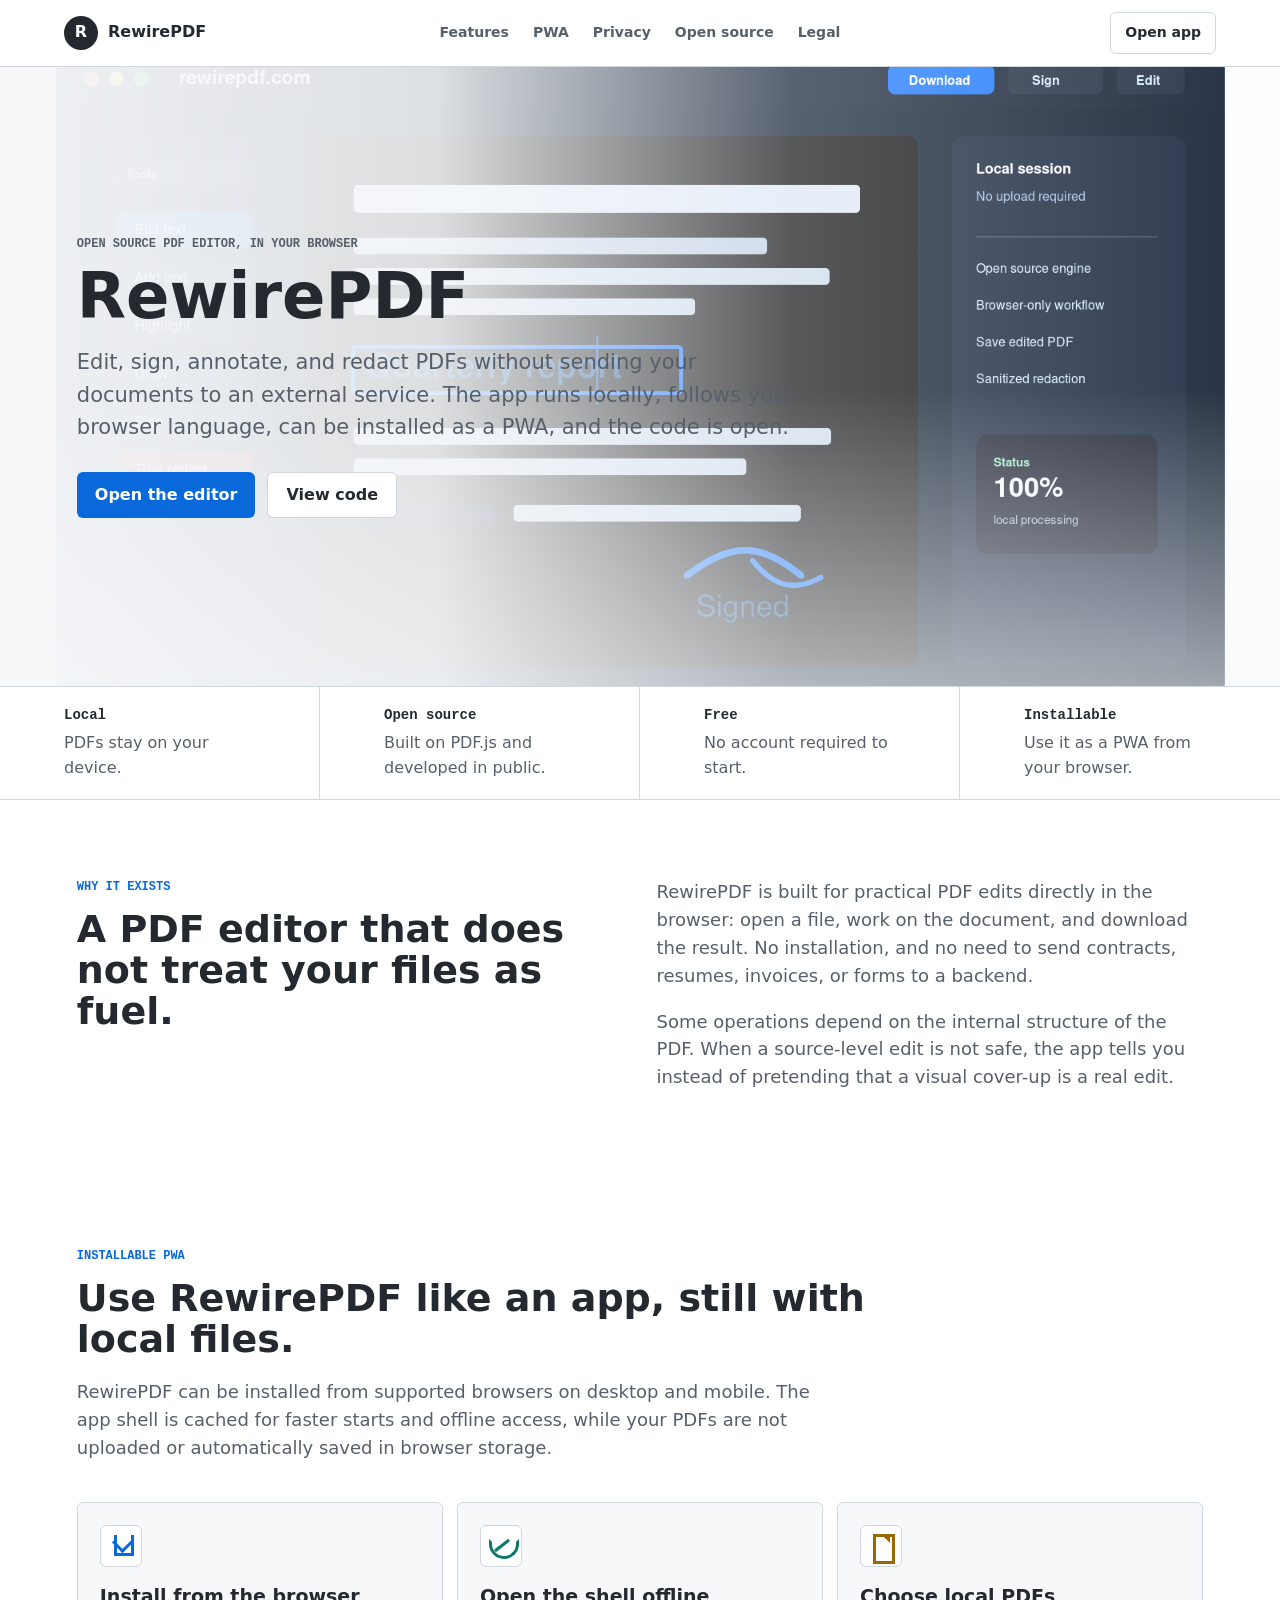
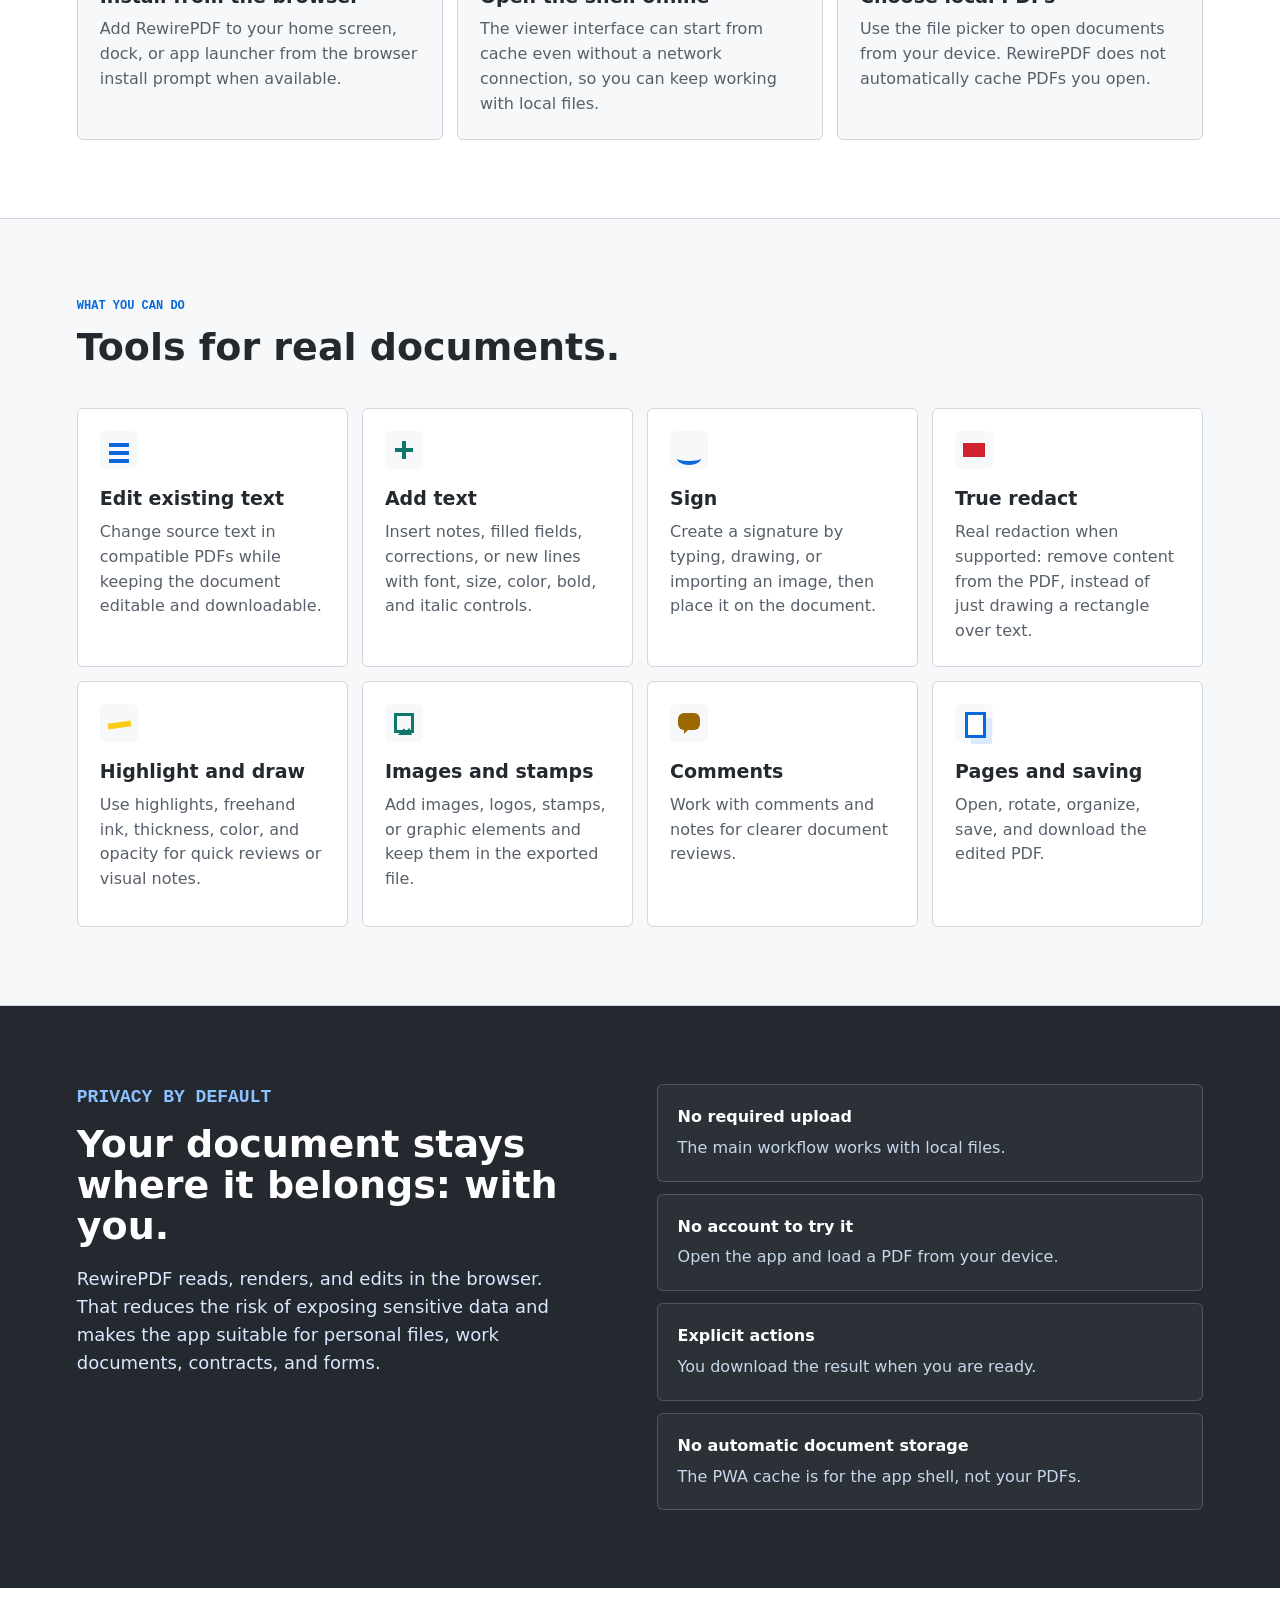
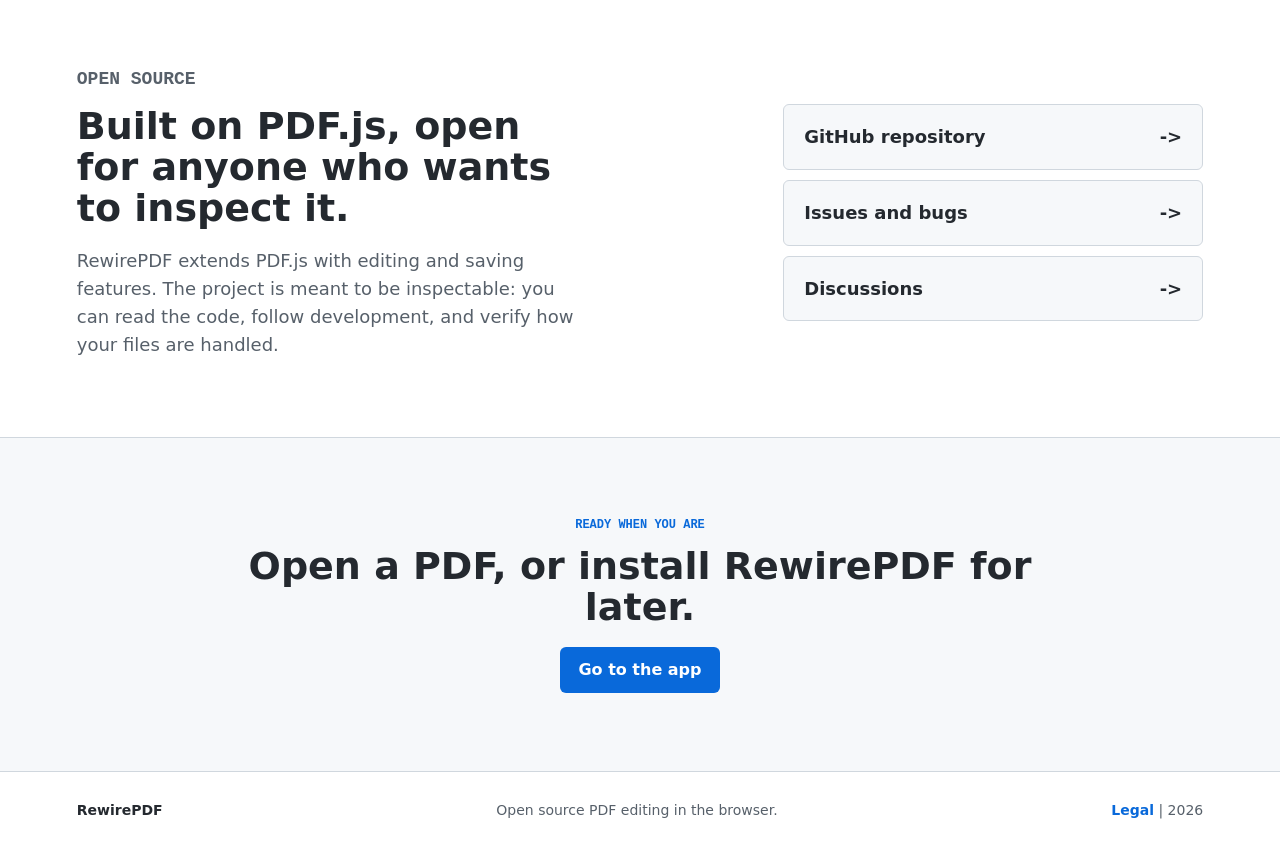
==== commit 5d6328ef: "Remove homepage language switch" ====
--- a/index.html
+++ b/index.html
@@ -16,9 +16,6 @@
     <meta property="og:type" content="website" />
     <meta property="og:image" content="/assets/editor-preview.png" />
     <link rel="canonical" href="https://rewirepdf.com/" />
-    <link rel="alternate" hreflang="it" href="https://rewirepdf.com/?lang=it" />
-    <link rel="alternate" hreflang="en" href="https://rewirepdf.com/?lang=en" />
-    <link rel="alternate" hreflang="x-default" href="https://rewirepdf.com/" />
     <link rel="icon" href="assets/favicon.svg" type="image/svg+xml" />
     <link rel="preload" as="image" href="assets/editor-preview.png" />
     <link rel="stylesheet" href="styles.css" />
@@ -37,10 +34,6 @@
         <a href="legal.html">Legal</a>
       </nav>
       <div class="header-tools">
-        <nav class="language-switch" aria-label="Language">
-          <a href="?lang=it" data-locale-link="it">IT</a>
-          <a href="?lang=en" data-locale-link="en">EN</a>
-        </nav>
         <a class="header-action" href="https://app.rewirepdf.com">Open app</a>
       </div>
     </header>
--- a/styles.css
+++ b/styles.css
@@ -56,7 +56,6 @@
 .nav,
 .hero-actions,
 .header-tools,
-.language-switch,
 .site-footer {
   display: flex;
   align-items: center;
@@ -112,37 +111,6 @@
 .header-tools {
   justify-self: end;
   gap: 10px;
-}
-
-.language-switch {
-  gap: 2px;
-  padding: 2px;
-  border: 1px solid var(--line);
-  border-radius: var(--radius);
-  background: var(--soft);
-}
-
-.language-switch a {
-  min-width: 32px;
-  padding: 6px 8px;
-  border-radius: 4px;
-  color: var(--muted);
-  font-family:
-    ui-monospace, SFMono-Regular, "SF Mono", Consolas, "Liberation Mono",
-    monospace;
-  font-size: 12px;
-  font-weight: 700;
-  text-align: center;
-}
-
-.language-switch a[aria-current="true"] {
-  background: #ffffff;
-  color: var(--ink);
-  box-shadow: inset 0 0 0 1px var(--line);
-}
-
-.language-switch a:hover {
-  color: var(--ink);
 }
 
 .header-action:hover {
@@ -812,11 +780,6 @@
     gap: 8px;
   }
 
-  .language-switch a {
-    min-width: 30px;
-    padding-inline: 6px;
-  }
-
   .hero {
     min-height: 620px;
     padding: 96px 20px 42px;
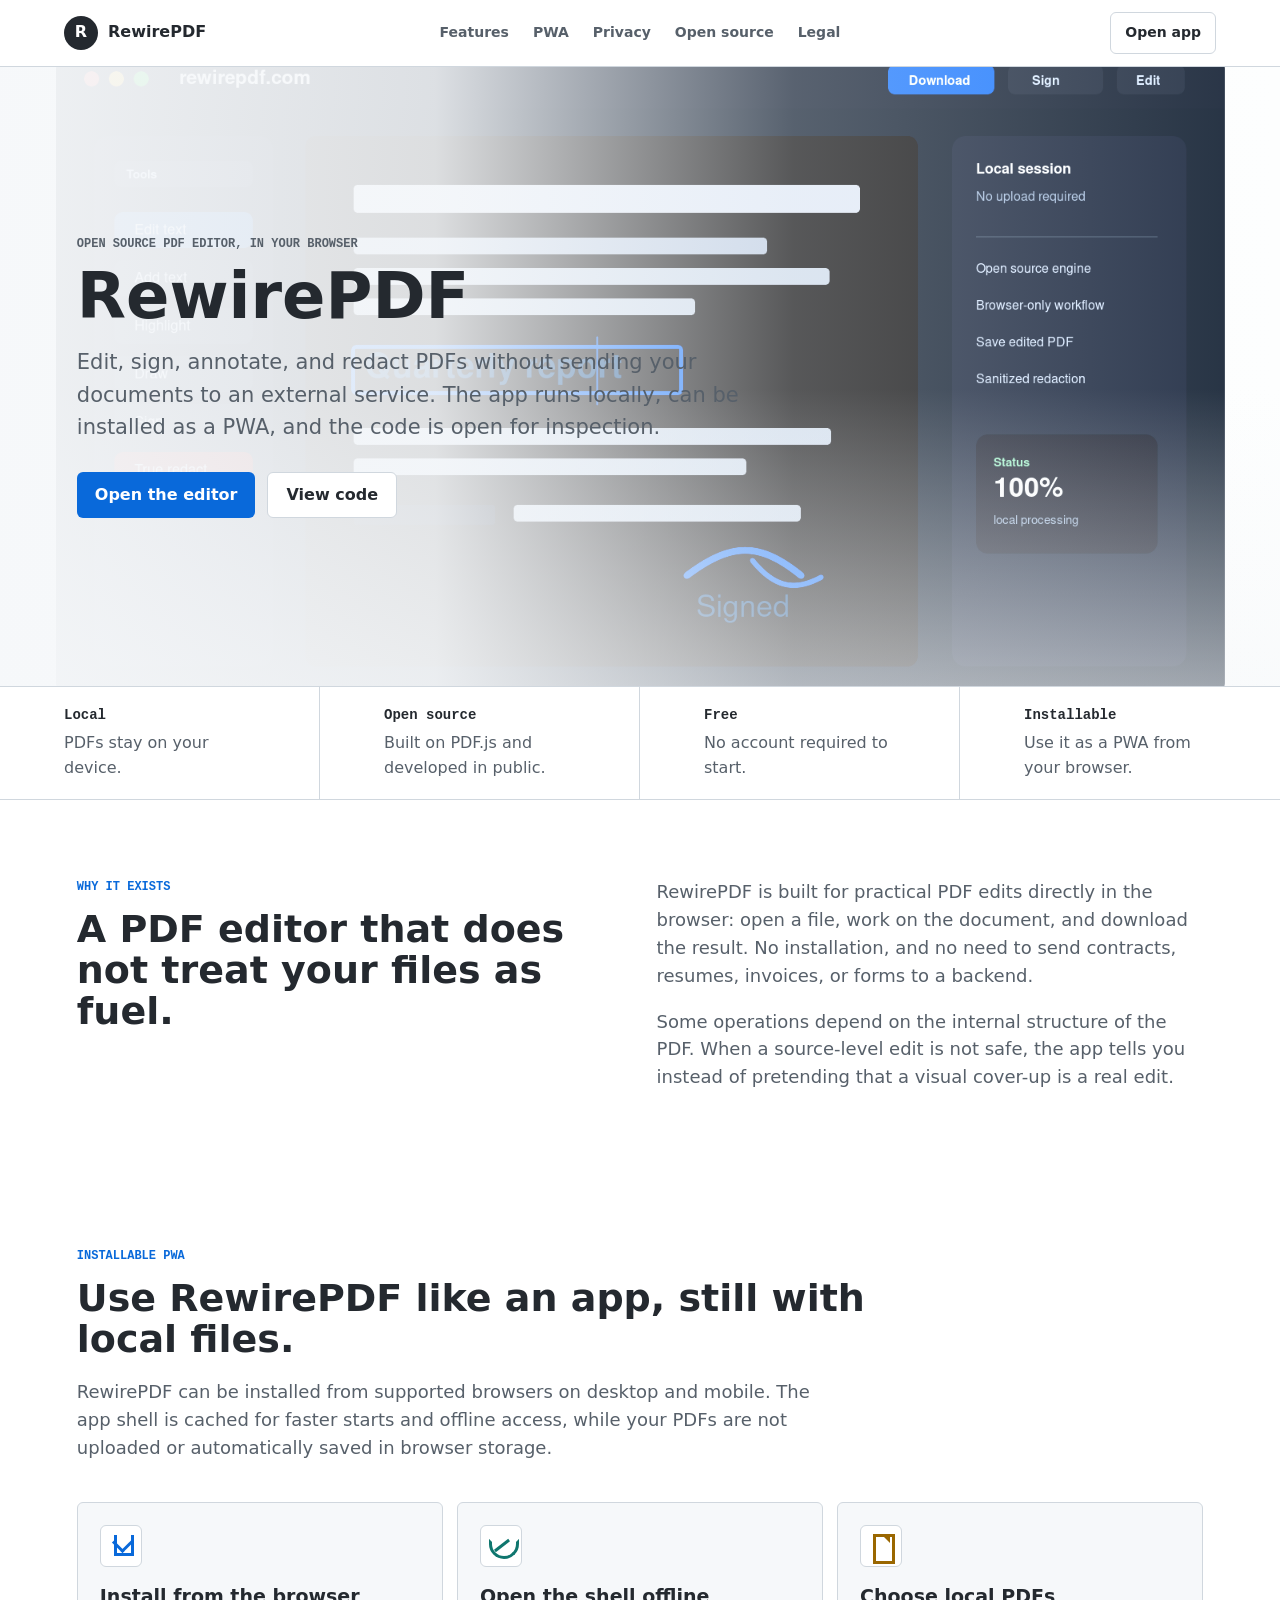
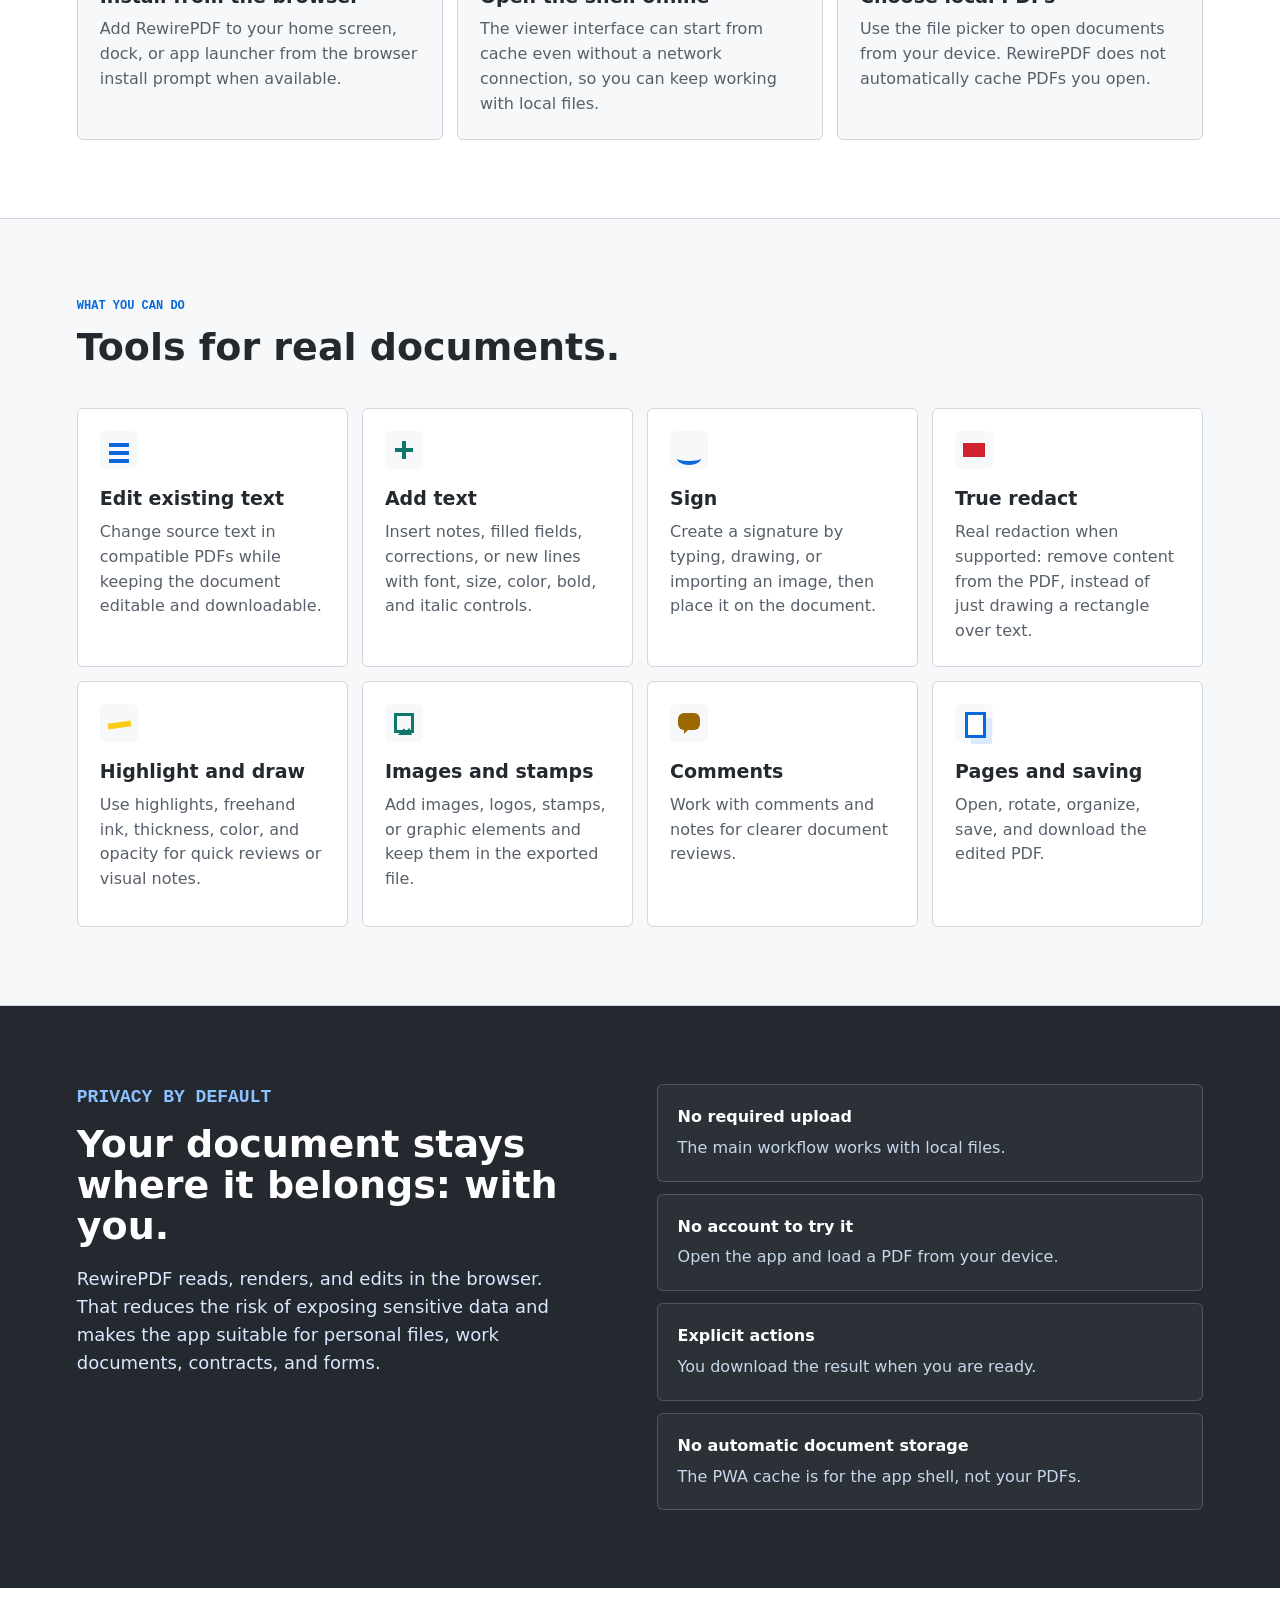
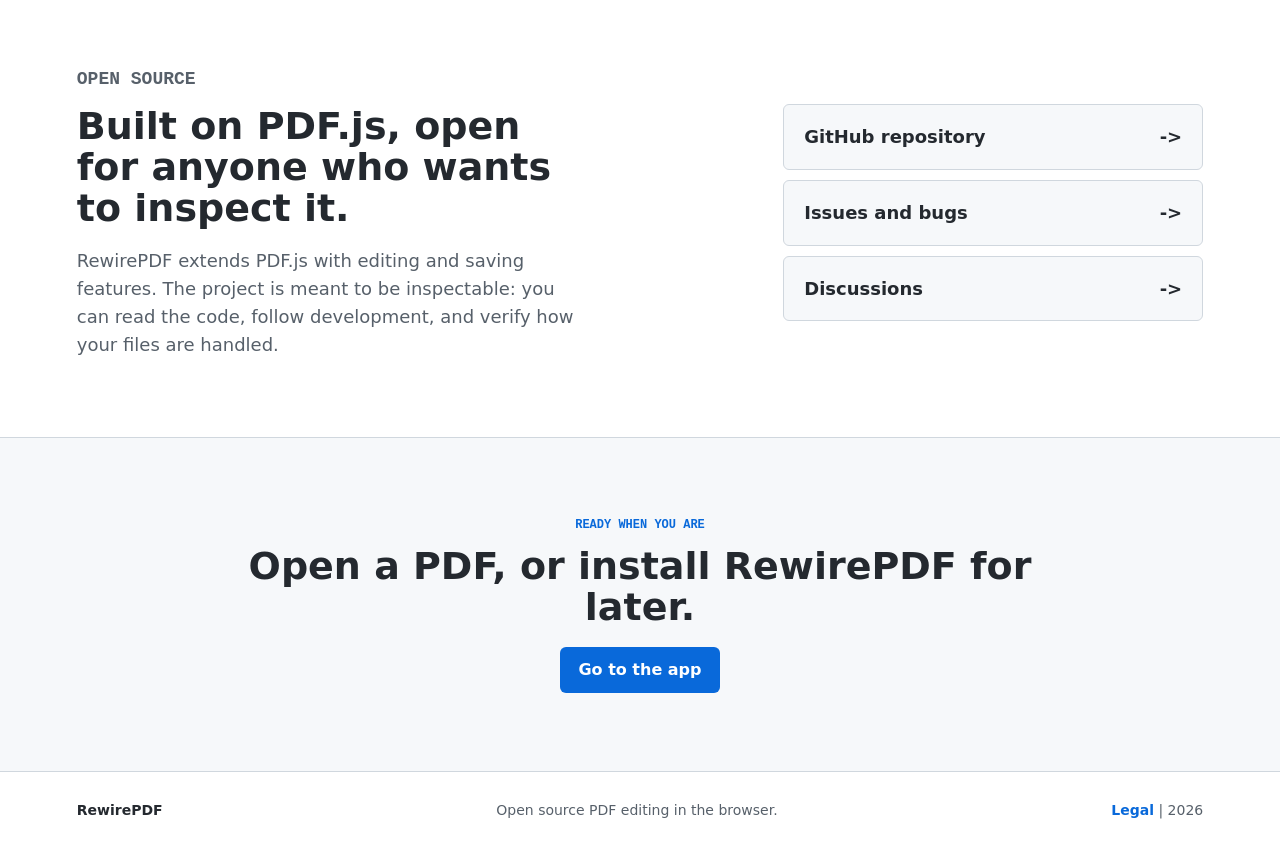
==== commit e999c336: "Update homepage hero copy" ====
--- a/index.html
+++ b/index.html
@@ -53,8 +53,8 @@
           <h1 id="hero-title">RewirePDF</h1>
           <p class="hero-copy">
             Edit, sign, annotate, and redact PDFs without sending your documents
-            to an external service. The app runs locally, follows your browser
-            language, can be installed as a PWA, and the code is open.
+            to an external service. The app runs locally, can be installed as a
+            PWA, and the code is open for inspection.
           </p>
           <div class="hero-actions" aria-label="Primary actions">
             <a class="button primary" href="https://app.rewirepdf.com">Open the editor</a>
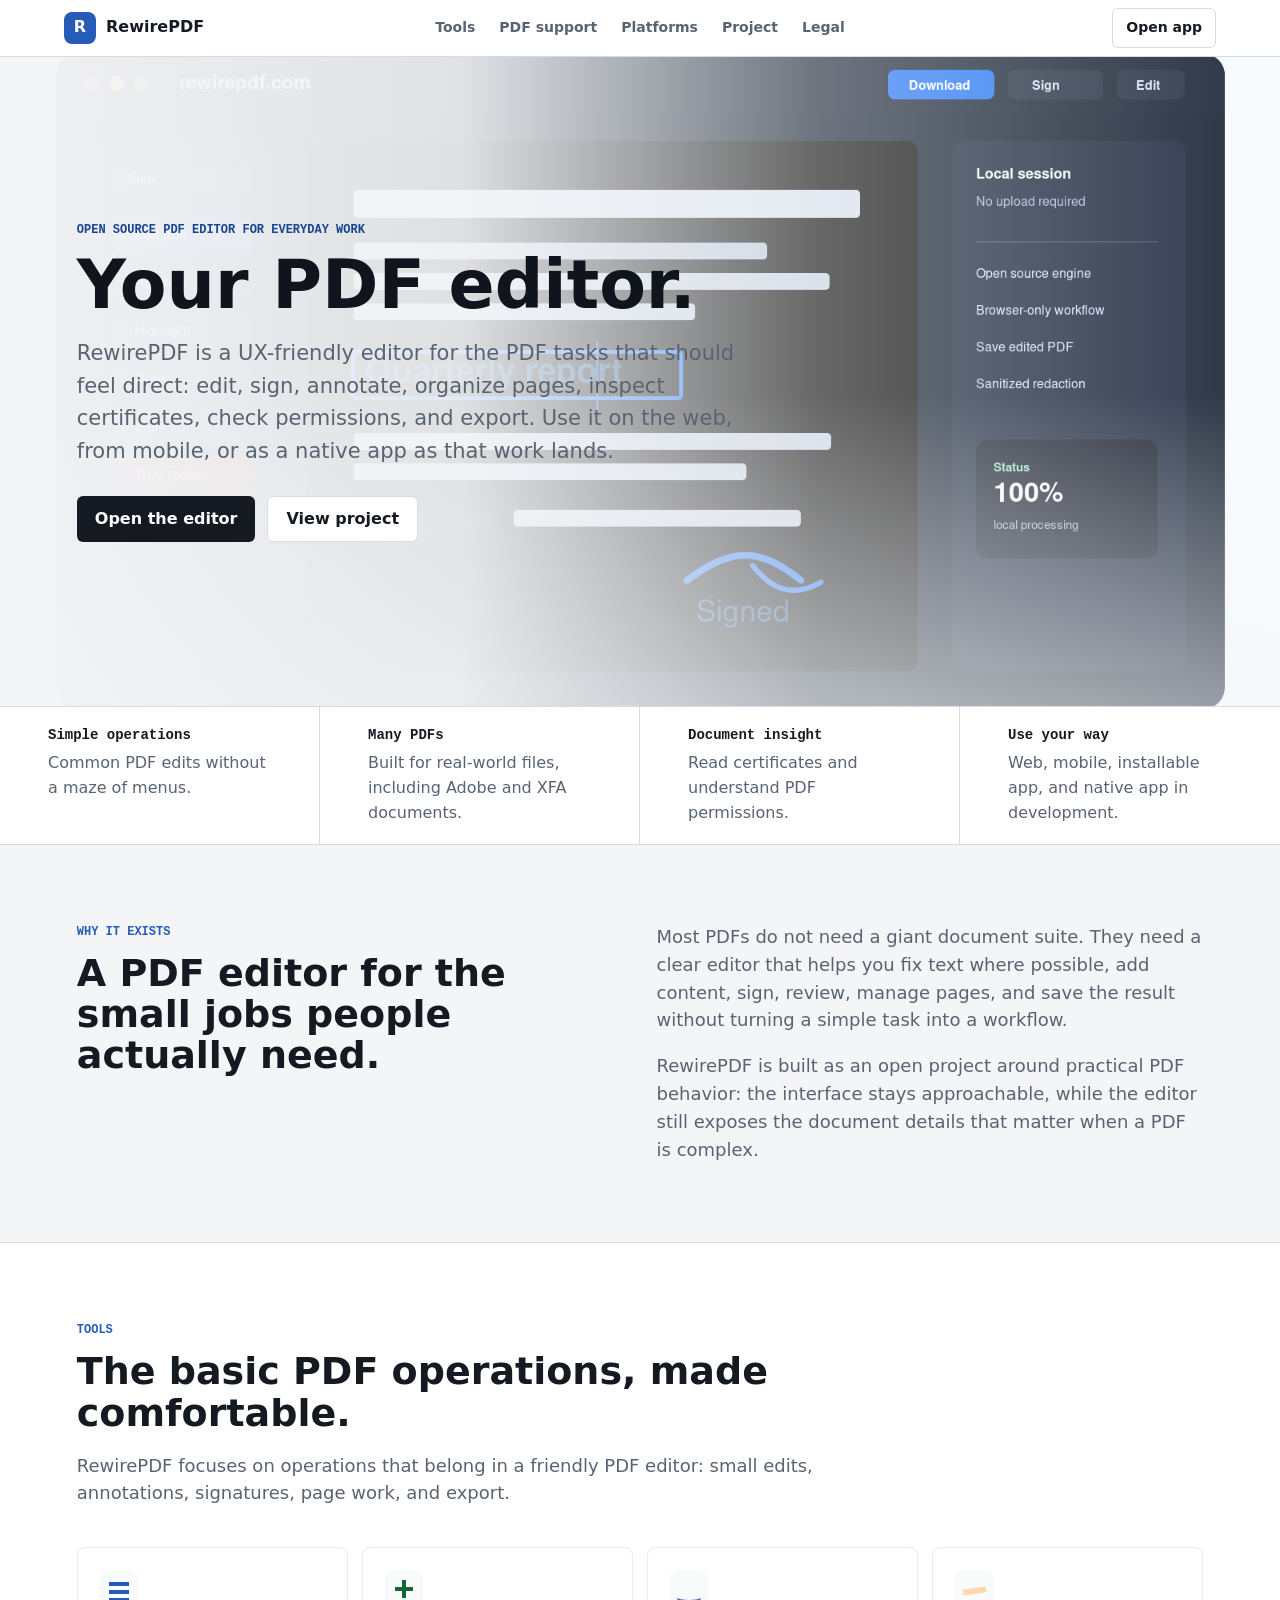
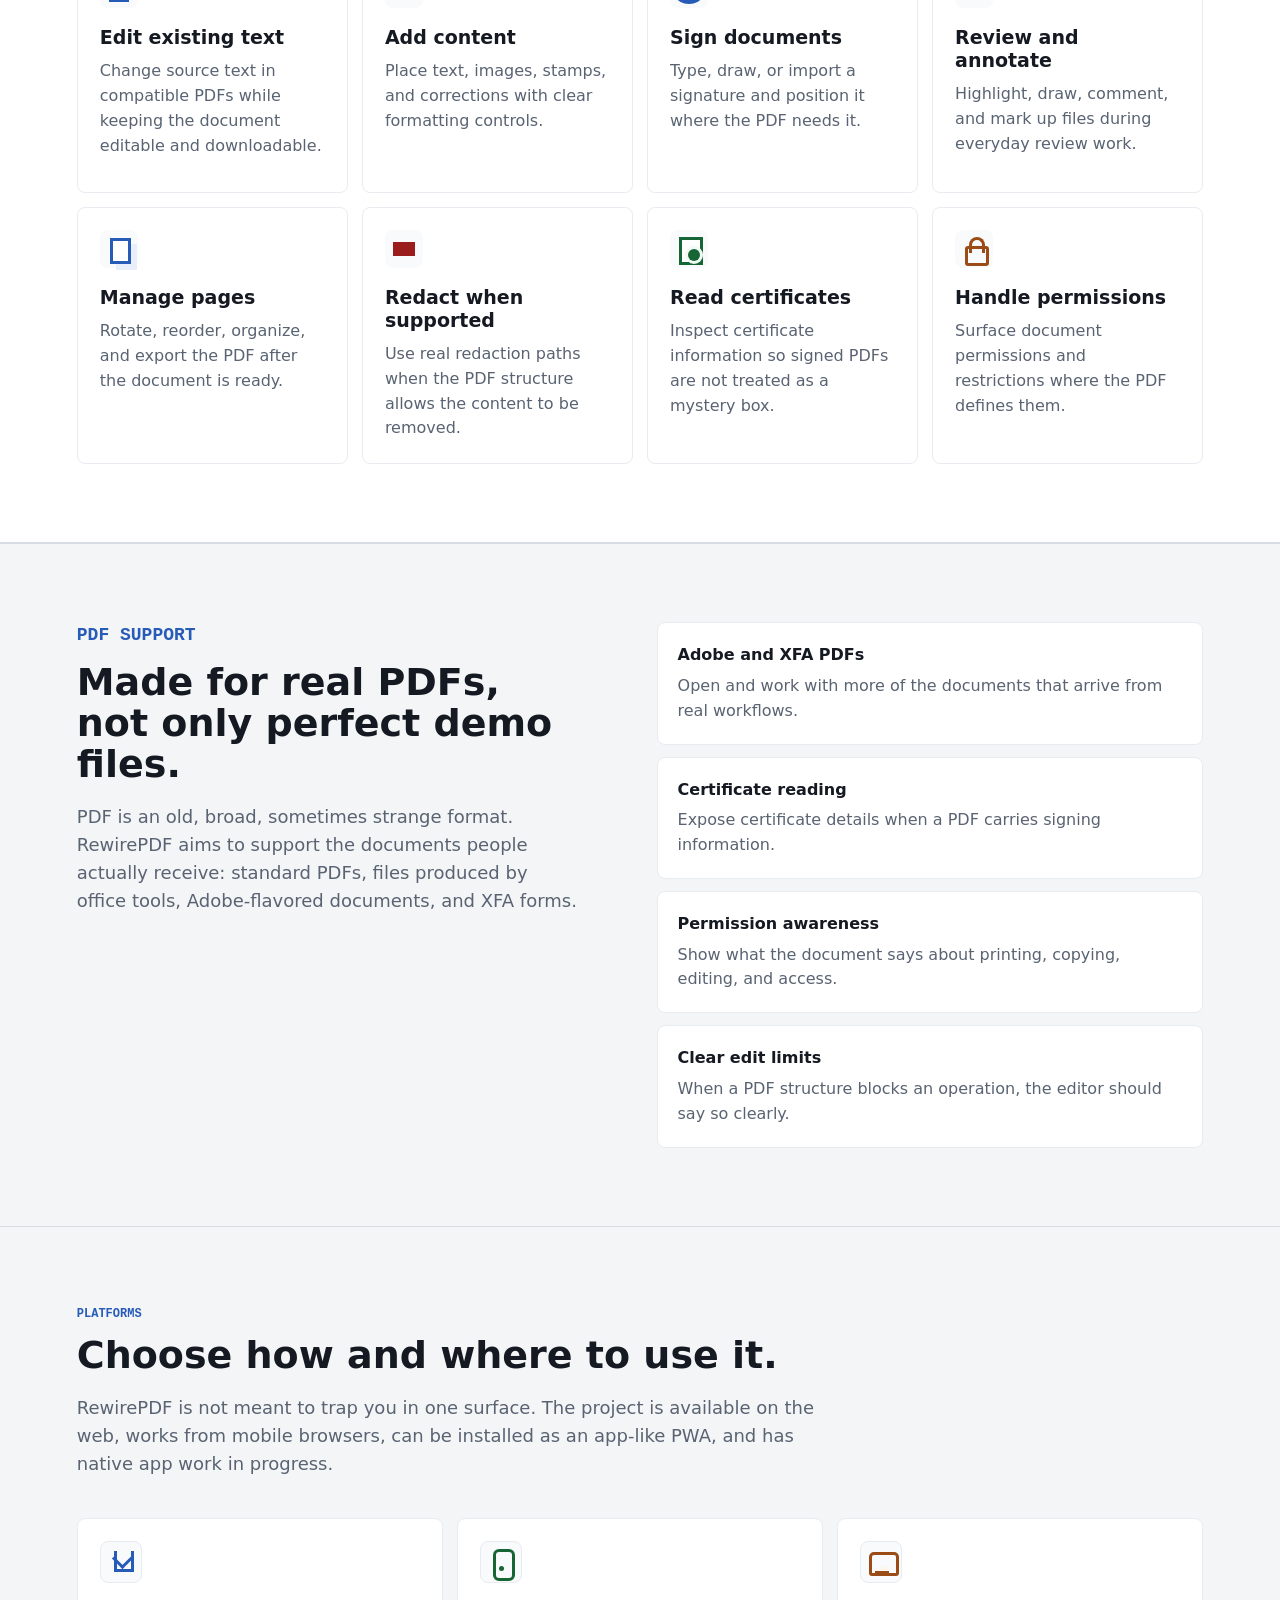
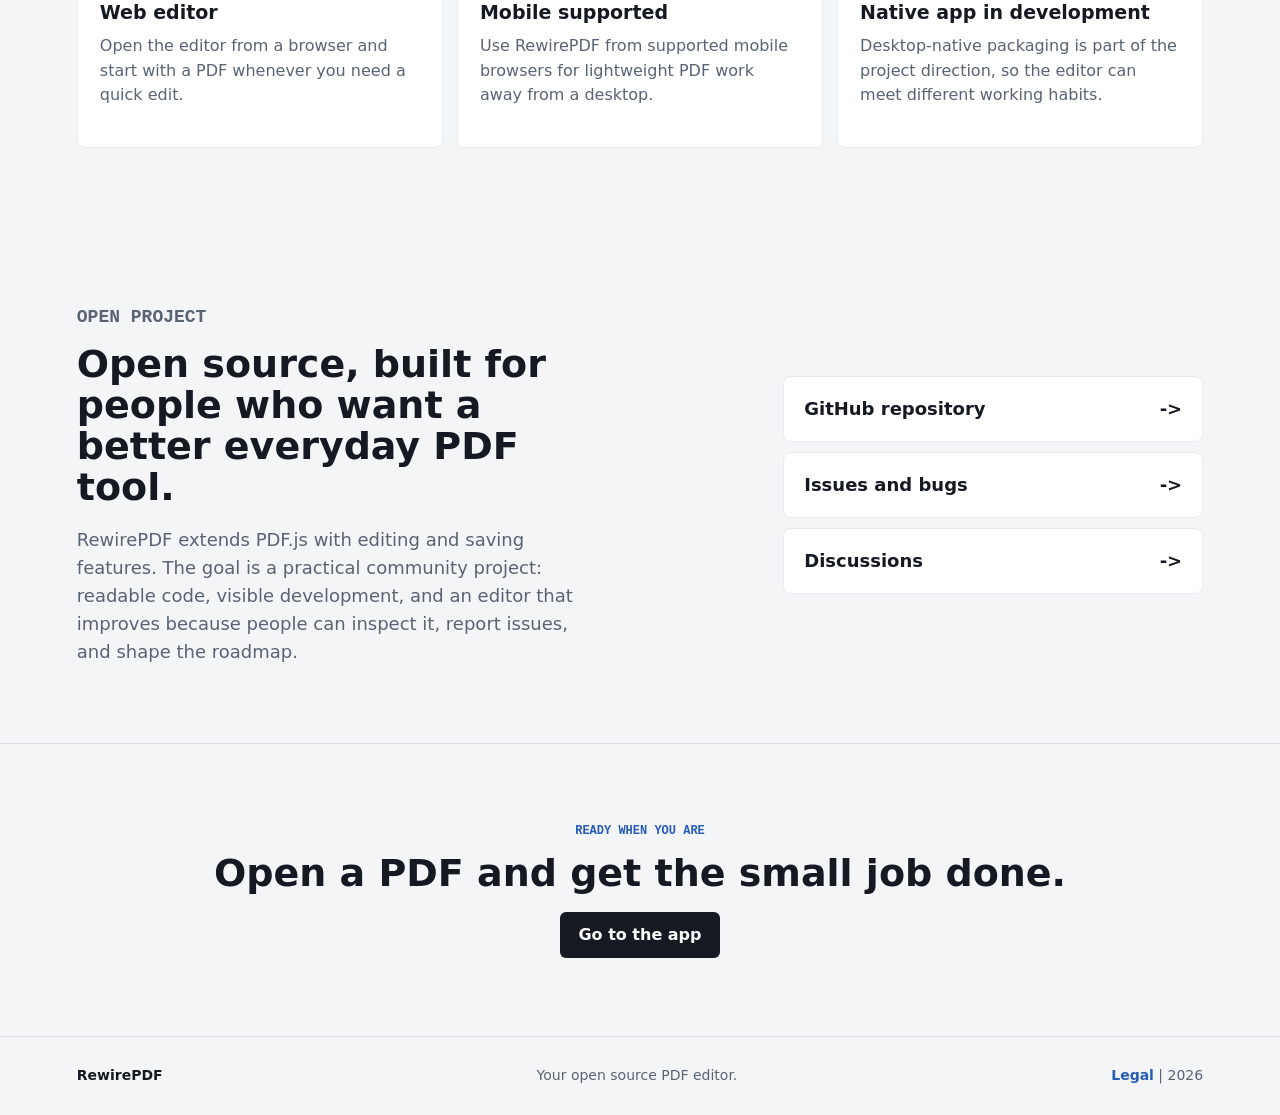
==== commit 9b37f891: "Update homepage positioning and app palette" ====
--- a/index.html
+++ b/index.html
@@ -3,15 +3,15 @@
   <head>
     <meta charset="utf-8" />
     <meta name="viewport" content="width=device-width, initial-scale=1" />
-    <title>RewirePDF - Open source PDF editor in your browser</title>
+    <title>RewirePDF - Your open source PDF editor</title>
     <meta
       name="description"
-      content="RewirePDF is an open source, installable PWA PDF editor that runs locally in your browser: edit, sign, highlight, redact, and save without uploading or automatically storing your files."
+      content="RewirePDF is a UX-friendly open source PDF editor for everyday PDF operations across web, mobile, and native app work in progress. Edit, sign, organize, inspect certificates, read permissions, and work with many PDFs including Adobe/XFA documents."
     />
     <meta property="og:title" content="RewirePDF" />
     <meta
       property="og:description"
-      content="Open source, local, private PDF editing. Install RewirePDF as a PWA, open local files offline, and keep your PDFs on your device."
+      content="Your open source PDF editor for simple PDF operations, many document types, certificate reading, permissions, web, mobile, and native app work in progress."
     />
     <meta property="og:type" content="website" />
     <meta property="og:image" content="/assets/editor-preview.png" />
@@ -27,10 +27,10 @@
         <span>RewirePDF</span>
       </a>
       <nav class="nav" aria-label="Main navigation">
-        <a href="#features">Features</a>
-        <a href="#pwa">PWA</a>
-        <a href="#privacy">Privacy</a>
-        <a href="#opensource">Open source</a>
+        <a href="#tools">Tools</a>
+        <a href="#documents">PDF support</a>
+        <a href="#platforms">Platforms</a>
+        <a href="#opensource">Project</a>
         <a href="legal.html">Legal</a>
       </nav>
       <div class="header-tools">
@@ -43,213 +43,220 @@
         <img
           class="hero-image"
           src="assets/editor-preview.png"
-          alt="Preview of the RewirePDF editor with text, signature, and redaction tools"
+          alt="Preview of the RewirePDF editor interface"
           width="1600"
           height="950"
         />
         <div class="hero-shade" aria-hidden="true"></div>
         <div class="hero-content">
-          <p class="eyebrow">Open source PDF editor, in your browser</p>
-          <h1 id="hero-title">RewirePDF</h1>
+          <p class="eyebrow">Open source PDF editor for everyday work</p>
+          <h1 id="hero-title">Your PDF editor.</h1>
           <p class="hero-copy">
-            Edit, sign, annotate, and redact PDFs without sending your documents
-            to an external service. The app runs locally, can be installed as a
-            PWA, and the code is open for inspection.
+            RewirePDF is a UX-friendly editor for the PDF tasks that should feel
+            direct: edit, sign, annotate, organize pages, inspect certificates,
+            check permissions, and export. Use it on the web, from mobile, or as
+            a native app as that work lands.
           </p>
           <div class="hero-actions" aria-label="Primary actions">
             <a class="button primary" href="https://app.rewirepdf.com">Open the editor</a>
-            <a class="button secondary" href="https://github.com/RabbitHols/pdf.js">View code</a>
+            <a class="button secondary" href="https://github.com/RabbitHols/pdf.js">View project</a>
           </div>
         </div>
       </section>
 
       <section class="trust-strip" aria-label="Key points">
         <div>
-          <strong>Local</strong>
-          <span>PDFs stay on your device.</span>
-        </div>
-        <div>
-          <strong>Open source</strong>
-          <span>Built on PDF.js and developed in public.</span>
-        </div>
-        <div>
-          <strong>Free</strong>
-          <span>No account required to start.</span>
-        </div>
-        <div>
-          <strong>Installable</strong>
-          <span>Use it as a PWA from your browser.</span>
+          <strong>Simple operations</strong>
+          <span>Common PDF edits without a maze of menus.</span>
+        </div>
+        <div>
+          <strong>Many PDFs</strong>
+          <span>Built for real-world files, including Adobe and XFA documents.</span>
+        </div>
+        <div>
+          <strong>Document insight</strong>
+          <span>Read certificates and understand PDF permissions.</span>
+        </div>
+        <div>
+          <strong>Use your way</strong>
+          <span>Web, mobile, installable app, and native app in development.</span>
         </div>
       </section>
 
       <section class="section intro" aria-labelledby="intro-title">
         <div class="section-copy">
           <p class="eyebrow">Why it exists</p>
-          <h2 id="intro-title">A PDF editor that does not treat your files as fuel.</h2>
+          <h2 id="intro-title">A PDF editor for the small jobs people actually need.</h2>
         </div>
         <div class="intro-text">
           <p>
-            RewirePDF is built for practical PDF edits directly in the
-            browser: open a file, work on the document, and download the result.
-            No installation, and no need to send contracts, resumes, invoices,
-            or forms to a backend.
-          </p>
-          <p>
-            Some operations depend on the internal structure of the PDF. When a
-            source-level edit is not safe, the app tells you instead of
-            pretending that a visual cover-up is a real edit.
-          </p>
-        </div>
-      </section>
-
-      <section class="section pwa" id="pwa" aria-labelledby="pwa-title">
+            Most PDFs do not need a giant document suite. They need a clear
+            editor that helps you fix text where possible, add content, sign,
+            review, manage pages, and save the result without turning a simple
+            task into a workflow.
+          </p>
+          <p>
+            RewirePDF is built as an open project around practical PDF behavior:
+            the interface stays approachable, while the editor still exposes the
+            document details that matter when a PDF is complex.
+          </p>
+        </div>
+      </section>
+
+      <section class="section feature-band" id="tools" aria-labelledby="tools-title">
         <div class="section-heading">
-          <p class="eyebrow">Installable PWA</p>
-          <h2 id="pwa-title">Use RewirePDF like an app, still with local files.</h2>
-          <p>
-            RewirePDF can be installed from supported browsers on desktop and
-            mobile. The app shell is cached for faster starts and offline access,
-            while your PDFs are not uploaded or automatically saved in browser
-            storage.
+          <p class="eyebrow">Tools</p>
+          <h2 id="tools-title">The basic PDF operations, made comfortable.</h2>
+          <p>
+            RewirePDF focuses on operations that belong in a friendly PDF editor:
+            small edits, annotations, signatures, page work, and export.
+          </p>
+        </div>
+        <div class="feature-grid">
+          <article class="feature-card">
+            <span class="icon text-icon" aria-hidden="true"></span>
+            <h3>Edit existing text</h3>
+            <p>
+              Change source text in compatible PDFs while keeping the document
+              editable and downloadable.
+            </p>
+          </article>
+          <article class="feature-card">
+            <span class="icon add-icon" aria-hidden="true"></span>
+            <h3>Add content</h3>
+            <p>
+              Place text, images, stamps, and corrections with clear formatting
+              controls.
+            </p>
+          </article>
+          <article class="feature-card">
+            <span class="icon sign-icon" aria-hidden="true"></span>
+            <h3>Sign documents</h3>
+            <p>
+              Type, draw, or import a signature and position it where the PDF
+              needs it.
+            </p>
+          </article>
+          <article class="feature-card">
+            <span class="icon mark-icon" aria-hidden="true"></span>
+            <h3>Review and annotate</h3>
+            <p>
+              Highlight, draw, comment, and mark up files during everyday review
+              work.
+            </p>
+          </article>
+          <article class="feature-card">
+            <span class="icon pages-icon" aria-hidden="true"></span>
+            <h3>Manage pages</h3>
+            <p>
+              Rotate, reorder, organize, and export the PDF after the document
+              is ready.
+            </p>
+          </article>
+          <article class="feature-card">
+            <span class="icon redact-icon" aria-hidden="true"></span>
+            <h3>Redact when supported</h3>
+            <p>
+              Use real redaction paths when the PDF structure allows the content
+              to be removed.
+            </p>
+          </article>
+          <article class="feature-card">
+            <span class="icon cert-icon" aria-hidden="true"></span>
+            <h3>Read certificates</h3>
+            <p>
+              Inspect certificate information so signed PDFs are not treated as
+              a mystery box.
+            </p>
+          </article>
+          <article class="feature-card">
+            <span class="icon permission-icon" aria-hidden="true"></span>
+            <h3>Handle permissions</h3>
+            <p>
+              Surface document permissions and restrictions where the PDF defines
+              them.
+            </p>
+          </article>
+        </div>
+      </section>
+
+      <section class="section document-support" id="documents" aria-labelledby="documents-title">
+        <div class="support-panel">
+          <p class="eyebrow">PDF support</p>
+          <h2 id="documents-title">Made for real PDFs, not only perfect demo files.</h2>
+          <p>
+            PDF is an old, broad, sometimes strange format. RewirePDF aims to
+            support the documents people actually receive: standard PDFs, files
+            produced by office tools, Adobe-flavored documents, and XFA forms.
+          </p>
+        </div>
+        <ul class="support-list" aria-label="Supported document capabilities">
+          <li>
+            <strong>Adobe and XFA PDFs</strong>
+            <span>Open and work with more of the documents that arrive from real workflows.</span>
+          </li>
+          <li>
+            <strong>Certificate reading</strong>
+            <span>Expose certificate details when a PDF carries signing information.</span>
+          </li>
+          <li>
+            <strong>Permission awareness</strong>
+            <span>Show what the document says about printing, copying, editing, and access.</span>
+          </li>
+          <li>
+            <strong>Clear edit limits</strong>
+            <span>When a PDF structure blocks an operation, the editor should say so clearly.</span>
+          </li>
+        </ul>
+      </section>
+
+      <section class="section platforms pwa" id="platforms" aria-labelledby="platforms-title">
+        <div class="section-heading">
+          <p class="eyebrow">Platforms</p>
+          <h2 id="platforms-title">Choose how and where to use it.</h2>
+          <p>
+            RewirePDF is not meant to trap you in one surface. The project is
+            available on the web, works from mobile browsers, can be installed
+            as an app-like PWA, and has native app work in progress.
           </p>
         </div>
         <div class="pwa-grid">
           <article class="pwa-card">
-            <span class="pwa-icon install-icon" aria-hidden="true"></span>
-            <h3>Install from the browser</h3>
-            <p>
-              Add RewirePDF to your home screen, dock, or app launcher from
-              the browser install prompt when available.
+            <span class="pwa-icon web-icon" aria-hidden="true"></span>
+            <h3>Web editor</h3>
+            <p>
+              Open the editor from a browser and start with a PDF whenever you
+              need a quick edit.
             </p>
           </article>
           <article class="pwa-card">
-            <span class="pwa-icon offline-icon" aria-hidden="true"></span>
-            <h3>Open the shell offline</h3>
-            <p>
-              The viewer interface can start from cache even without a network
-              connection, so you can keep working with local files.
+            <span class="pwa-icon mobile-icon" aria-hidden="true"></span>
+            <h3>Mobile supported</h3>
+            <p>
+              Use RewirePDF from supported mobile browsers for lightweight PDF
+              work away from a desktop.
             </p>
           </article>
           <article class="pwa-card">
-            <span class="pwa-icon local-file-icon" aria-hidden="true"></span>
-            <h3>Choose local PDFs</h3>
-            <p>
-              Use the file picker to open documents from your device. RewirePDF
-              does not automatically cache PDFs you open.
-            </p>
-          </article>
-        </div>
-      </section>
-
-      <section class="section feature-band" id="features" aria-labelledby="features-title">
-        <div class="section-heading">
-          <p class="eyebrow">What you can do</p>
-          <h2 id="features-title">Tools for real documents.</h2>
-        </div>
-        <div class="feature-grid">
-          <article class="feature-card">
-            <span class="icon text-icon" aria-hidden="true"></span>
-            <h3>Edit existing text</h3>
-            <p>
-              Change source text in compatible PDFs while keeping the document
-              editable and downloadable.
-            </p>
-          </article>
-          <article class="feature-card">
-            <span class="icon add-icon" aria-hidden="true"></span>
-            <h3>Add text</h3>
-            <p>
-              Insert notes, filled fields, corrections, or new lines with font,
-              size, color, bold, and italic controls.
-            </p>
-          </article>
-          <article class="feature-card">
-            <span class="icon sign-icon" aria-hidden="true"></span>
-            <h3>Sign</h3>
-            <p>
-              Create a signature by typing, drawing, or importing an image, then
-              place it on the document.
-            </p>
-          </article>
-          <article class="feature-card">
-            <span class="icon redact-icon" aria-hidden="true"></span>
-            <h3>True redact</h3>
-            <p>
-              Real redaction when supported: remove content from the PDF, instead
-              of just drawing a rectangle over text.
-            </p>
-          </article>
-          <article class="feature-card">
-            <span class="icon mark-icon" aria-hidden="true"></span>
-            <h3>Highlight and draw</h3>
-            <p>
-              Use highlights, freehand ink, thickness, color, and opacity for
-              quick reviews or visual notes.
-            </p>
-          </article>
-          <article class="feature-card">
-            <span class="icon image-icon" aria-hidden="true"></span>
-            <h3>Images and stamps</h3>
-            <p>
-              Add images, logos, stamps, or graphic elements and keep them in the
-              exported file.
-            </p>
-          </article>
-          <article class="feature-card">
-            <span class="icon comment-icon" aria-hidden="true"></span>
-            <h3>Comments</h3>
-            <p>
-              Work with comments and notes for clearer document reviews.
-            </p>
-          </article>
-          <article class="feature-card">
-            <span class="icon pages-icon" aria-hidden="true"></span>
-            <h3>Pages and saving</h3>
-            <p>
-              Open, rotate, organize, save, and download the edited PDF.
-            </p>
-          </article>
-        </div>
-      </section>
-
-      <section class="section privacy" id="privacy" aria-labelledby="privacy-title">
-        <div class="privacy-panel">
-          <p class="eyebrow">Privacy by default</p>
-          <h2 id="privacy-title">Your document stays where it belongs: with you.</h2>
-          <p>
-            RewirePDF reads, renders, and edits in the browser. That reduces
-            the risk of exposing sensitive data and makes the app suitable for
-            personal files, work documents, contracts, and forms.
-          </p>
-        </div>
-        <ul class="privacy-list" aria-label="Guarantees">
-          <li>
-            <strong>No required upload</strong>
-            <span>The main workflow works with local files.</span>
-          </li>
-          <li>
-            <strong>No account to try it</strong>
-            <span>Open the app and load a PDF from your device.</span>
-          </li>
-          <li>
-            <strong>Explicit actions</strong>
-            <span>You download the result when you are ready.</span>
-          </li>
-          <li>
-            <strong>No automatic document storage</strong>
-            <span>The PWA cache is for the app shell, not your PDFs.</span>
-          </li>
-        </ul>
+            <span class="pwa-icon native-icon" aria-hidden="true"></span>
+            <h3>Native app in development</h3>
+            <p>
+              Desktop-native packaging is part of the project direction, so the
+              editor can meet different working habits.
+            </p>
+          </article>
+        </div>
       </section>
 
       <section class="section opensource" id="opensource" aria-labelledby="opensource-title">
         <div>
-          <p class="eyebrow">Open source</p>
-          <h2 id="opensource-title">Built on PDF.js, open for anyone who wants to inspect it.</h2>
-          <p>
-            RewirePDF extends PDF.js with editing and saving features. The
-            project is meant to be inspectable: you can read the code,
-            follow development, and verify how your files are handled.
+          <p class="eyebrow">Open project</p>
+          <h2 id="opensource-title">Open source, built for people who want a better everyday PDF tool.</h2>
+          <p>
+            RewirePDF extends PDF.js with editing and saving features. The goal
+            is a practical community project: readable code, visible development,
+            and an editor that improves because people can inspect it, report
+            issues, and shape the roadmap.
           </p>
         </div>
         <div class="source-actions" aria-label="Project links">
@@ -270,14 +277,14 @@
 
       <section class="section final-cta" aria-labelledby="final-title">
         <p class="eyebrow">Ready when you are</p>
-        <h2 id="final-title">Open a PDF, or install RewirePDF for later.</h2>
+        <h2 id="final-title">Open a PDF and get the small job done.</h2>
         <a class="button primary" href="https://app.rewirepdf.com">Go to the app</a>
       </section>
     </main>
 
     <footer class="site-footer">
       <span>RewirePDF</span>
-      <span>Open source PDF editing in the browser.</span>
+      <span>Your open source PDF editor.</span>
       <span><a href="legal.html">Legal</a> | <span id="year"></span></span>
     </footer>
 
--- a/styles.css
+++ b/styles.css
@@ -1,20 +1,61 @@
 :root {
   color-scheme: light;
-  --ink: #24292f;
-  --muted: #57606a;
-  --line: #d0d7de;
-  --paper: #ffffff;
-  --soft: #f6f8fa;
-  --blue: #0969da;
-  --blue-dark: #0550ae;
-  --teal: #0f766e;
-  --amber: #9a6700;
-  --red: #cf222e;
-  --navy: #24292f;
-  --radius: 6px;
-  --shadow: none;
+  --accent: #275bb8;
+  --accent-strong: #17458f;
+  --accent-soft: #e9eefb;
+  --blue: var(--accent);
+  --blue-dark: var(--accent-strong);
+  --blue-soft: var(--accent-soft);
+  --text: #151922;
+  --text-strong: #10141d;
+  --ink: var(--text);
+  --muted: #596372;
+  --line: #d6dbe4;
+  --line-soft: #e8ebf0;
+  --panel: #ffffff;
+  --panel-raised: #ffffff;
+  --paper: var(--panel);
+  --workspace: #f4f5f7;
+  --soft: var(--workspace);
+  --sidebar: #ffffff;
+  --field: #f8fafc;
+  --field-focus: #ffffff;
+  --hover: #f3f4f6;
+  --hover-strong: #eceff3;
+  --active: #e8eefc;
+  --button-bg: #f8fafc;
+  --button-hover: #eceff3;
+  --primary-button-bg: #151922;
+  --primary-button-text: #ffffff;
+  --primary-button-hover: #2c3442;
+  --primary-button-hover-text: #ffffff;
+  --pdf-shadow: 0 18px 40px rgba(17, 24, 39, 0.15);
+  --panel-shadow: 0 14px 28px rgba(17, 24, 39, 0.12);
+  --focus-ring: 0 0 0 2px rgba(39, 91, 184, 0.18);
+  --danger: #9b1c1c;
+  --danger-bg: #fff1f0;
+  --danger-line: #f2b8b5;
+  --success: #166534;
+  --success-bg: #effaf2;
+  --success-line: #b7d9c1;
+  --warning: #9a4b16;
+  --warning-bg: #fff7ed;
+  --warning-line: #fed7aa;
+  --teal: var(--success);
+  --amber: var(--warning);
+  --red: var(--danger);
+  --navy: var(--primary-button-bg);
+  --radius: 8px;
+  --shadow: var(--panel-shadow);
+  --topbar: 52px;
   font-family:
-    Inter, ui-sans-serif, system-ui, -apple-system, BlinkMacSystemFont, "Segoe UI",
+    "Hanken Grotesk",
+    Inter,
+    ui-sans-serif,
+    system-ui,
+    -apple-system,
+    BlinkMacSystemFont,
+    "Segoe UI",
     sans-serif;
 }
 
@@ -28,7 +69,7 @@
 
 body {
   margin: 0;
-  background: var(--paper);
+  background: var(--workspace);
   color: var(--ink);
   font-size: 16px;
   line-height: 1.55;
@@ -47,9 +88,10 @@
   grid-template-columns: 1fr auto 1fr;
   align-items: center;
   gap: 28px;
-  padding: 12px clamp(18px, 5vw, 72px);
+  min-height: 52px;
+  padding: 8px clamp(18px, 5vw, 72px);
   border-bottom: 1px solid var(--line);
-  background: #ffffff;
+  background: var(--panel);
 }
 
 .brand,
@@ -69,12 +111,12 @@
 
 .brand-mark {
   display: grid;
-  width: 34px;
-  height: 34px;
+  width: 32px;
+  height: 32px;
   place-items: center;
-  border-radius: 50%;
-  background: var(--navy);
-  color: #fff;
+  border-radius: var(--radius);
+  background: var(--blue);
+  color: var(--panel);
 }
 
 .nav {
@@ -100,9 +142,9 @@
 
 .header-action {
   justify-self: end;
-  padding: 9px 14px;
+  padding: 8px 13px;
   border: 1px solid var(--line);
-  border-radius: var(--radius);
+  border-radius: 6px;
   color: var(--ink);
   font-size: 14px;
   font-weight: 700;
@@ -114,19 +156,19 @@
 }
 
 .header-action:hover {
-  border-color: #b9c6d8;
-  background: var(--soft);
+  border-color: var(--accent);
+  background: var(--hover);
 }
 
 .hero {
   position: relative;
-  min-height: min(620px, calc(100svh - 64px));
+  min-height: min(650px, calc(100svh - 52px));
   overflow: hidden;
   display: grid;
   align-items: center;
-  padding: clamp(70px, 10vh, 118px) clamp(20px, 6vw, 92px);
+  padding: clamp(74px, 10vh, 118px) clamp(20px, 6vw, 92px);
   border-bottom: 1px solid var(--line);
-  background: var(--soft);
+  background: var(--workspace);
 }
 
 .hero-image,
@@ -140,19 +182,19 @@
 .hero-image {
   object-fit: cover;
   object-position: center right;
-  opacity: 0.86;
-  filter: saturate(1.12) contrast(1.12);
+  opacity: 0.88;
+  filter: saturate(1.04) contrast(1.04);
 }
 
 .hero-shade {
   background:
-    linear-gradient(90deg, rgb(246 248 250 / 97%) 0%, rgb(246 248 250 / 88%) 34%, rgb(246 248 250 / 25%) 62%, rgb(246 248 250 / 0%) 100%),
-    linear-gradient(0deg, rgb(246 248 250 / 58%) 0%, rgb(246 248 250 / 0%) 48%);
+    linear-gradient(90deg, rgb(244 245 247 / 98%) 0%, rgb(244 245 247 / 90%) 36%, rgb(244 245 247 / 34%) 64%, rgb(244 245 247 / 0%) 100%),
+    linear-gradient(0deg, rgb(244 245 247 / 54%) 0%, rgb(244 245 247 / 0%) 48%);
 }
 
 .hero-content {
   position: relative;
-  max-width: 820px;
+  max-width: 760px;
   color: var(--ink);
 }
 
@@ -168,7 +210,7 @@
 }
 
 .hero .eyebrow {
-  color: var(--muted);
+  color: var(--blue-dark);
 }
 
 h1,
@@ -180,8 +222,9 @@
 
 h1 {
   margin-bottom: 18px;
-  font-size: 64px;
-  line-height: 0.98;
+  color: var(--text-strong);
+  font-size: 68px;
+  line-height: 1;
 }
 
 h2 {
@@ -198,7 +241,7 @@
 }
 
 .hero-copy {
-  max-width: 720px;
+  max-width: 700px;
   margin-bottom: 28px;
   color: var(--muted);
   font-size: 21px;
@@ -215,7 +258,7 @@
   align-items: center;
   justify-content: center;
   padding: 12px 18px;
-  border-radius: var(--radius);
+  border-radius: 6px;
   font-weight: 800;
   line-height: 1;
   transition:
@@ -231,34 +274,35 @@
 }
 
 .button.primary {
-  background: var(--blue);
-  color: #fff;
+  background: var(--primary-button-bg);
+  color: var(--primary-button-text);
 }
 
 .button.primary:hover {
-  background: var(--blue-dark);
+  background: var(--primary-button-hover);
+  color: var(--primary-button-hover-text);
 }
 
 .button.secondary {
   border: 1px solid var(--line);
-  background: #ffffff;
+  background: var(--panel);
   color: var(--ink);
 }
 
 .button.secondary:hover {
-  border-color: #8c959f;
-  background: var(--soft);
+  border-color: var(--accent);
+  background: var(--hover);
 }
 
 .trust-strip {
   display: grid;
   grid-template-columns: repeat(4, 1fr);
   border-bottom: 1px solid var(--line);
-  background: #ffffff;
+  background: var(--panel);
 }
 
 .trust-strip div {
-  padding: 18px clamp(18px, 5vw, 72px);
+  padding: 18px clamp(18px, 4vw, 48px);
   border-right: 1px solid var(--line);
 }
 
@@ -288,7 +332,7 @@
 }
 
 .intro,
-.privacy,
+.document-support,
 .opensource {
   display: grid;
   grid-template-columns: minmax(0, 0.92fr) minmax(320px, 1fr);
@@ -297,25 +341,26 @@
 }
 
 .intro-text,
-.privacy-panel p,
+.support-panel p,
 .opensource p {
   color: var(--muted);
   font-size: 18px;
 }
 
 .intro-text p:last-child,
-.privacy-panel p:last-child,
+.support-panel p:last-child,
 .opensource p:last-child {
   margin-bottom: 0;
 }
 
 .feature-band {
-  background: var(--soft);
+  background: var(--panel);
   border-block: 1px solid var(--line);
 }
 
-.pwa {
-  background: #ffffff;
+.pwa,
+.platforms {
+  background: var(--workspace);
 }
 
 .pwa .section-heading p:not(.eyebrow) {
@@ -333,9 +378,9 @@
 .pwa-card {
   min-height: 230px;
   padding: 22px;
-  border: 1px solid var(--line);
+  border: 1px solid var(--line-soft);
   border-radius: var(--radius);
-  background: var(--soft);
+  background: var(--panel);
 }
 
 .pwa-card p {
@@ -349,9 +394,9 @@
   width: 42px;
   height: 42px;
   margin-bottom: 18px;
-  border: 1px solid var(--line);
+  border: 1px solid var(--line-soft);
   border-radius: var(--radius);
-  background: #ffffff;
+  background: var(--button-bg);
 }
 
 .pwa-icon::before,
@@ -360,7 +405,8 @@
   content: "";
 }
 
-.install-icon::before {
+.install-icon::before,
+.web-icon::before {
   left: 13px;
   top: 9px;
   width: 14px;
@@ -369,7 +415,8 @@
   border-top: 0;
 }
 
-.install-icon::after {
+.install-icon::after,
+.web-icon::after {
   left: 14px;
   top: 9px;
   width: 12px;
@@ -404,7 +451,7 @@
   width: 16px;
   height: 24px;
   border: 3px solid var(--amber);
-  background: #fff;
+  background: var(--panel);
 }
 
 .local-file-icon::after {
@@ -414,9 +461,51 @@
   border-left: 9px solid transparent;
 }
 
+.mobile-icon::before {
+  left: 12px;
+  top: 7px;
+  width: 16px;
+  height: 26px;
+  border: 3px solid var(--teal);
+  border-radius: 6px;
+}
+
+.mobile-icon::after {
+  left: 18px;
+  bottom: 11px;
+  width: 5px;
+  height: 5px;
+  border-radius: 50%;
+  background: var(--teal);
+}
+
+.native-icon::before {
+  left: 8px;
+  top: 10px;
+  width: 24px;
+  height: 18px;
+  border: 3px solid var(--amber);
+  border-radius: 5px 5px 3px 3px;
+}
+
+.native-icon::after {
+  left: 14px;
+  bottom: 8px;
+  width: 14px;
+  height: 3px;
+  background: var(--amber);
+  box-shadow: 0 -4px 0 var(--warning-bg);
+}
+
 .section-heading {
   max-width: 820px;
   margin-bottom: 40px;
+}
+
+.section-heading > p:not(.eyebrow) {
+  max-width: 760px;
+  color: var(--muted);
+  font-size: 18px;
 }
 
 .feature-grid {
@@ -428,9 +517,9 @@
 .feature-card {
   min-height: 246px;
   padding: 22px;
-  border: 1px solid var(--line);
+  border: 1px solid var(--line-soft);
   border-radius: var(--radius);
-  background: var(--paper);
+  background: var(--panel);
   box-shadow: none;
   transition:
     transform 160ms ease,
@@ -439,7 +528,7 @@
 }
 
 .feature-card:hover {
-  border-color: #8c959f;
+  border-color: var(--accent);
   box-shadow: none;
 }
 
@@ -454,7 +543,7 @@
   height: 38px;
   margin-bottom: 18px;
   border-radius: var(--radius);
-  background: var(--soft);
+  background: var(--button-bg);
   position: relative;
 }
 
@@ -511,7 +600,7 @@
   top: 18px;
   width: 23px;
   height: 6px;
-  background: #facc15;
+  background: var(--warning-line);
   transform: rotate(-8deg);
 }
 
@@ -548,24 +637,63 @@
   width: 15px;
   height: 20px;
   border: 3px solid var(--blue);
-  background: #fff;
-  box-shadow: 6px 6px 0 #dbeafe;
-}
-
-.privacy {
-  background: #24292f;
-  color: #fff;
-}
-
-.privacy .eyebrow {
-  color: #8cc2ff;
-}
-
-.privacy-panel p {
-  color: #d9e7ff;
-}
-
-.privacy-list {
+  background: var(--panel);
+  box-shadow: 6px 6px 0 var(--accent-soft);
+}
+
+.cert-icon::before {
+  left: 9px;
+  top: 7px;
+  width: 18px;
+  height: 22px;
+  border: 3px solid var(--teal);
+  background: var(--panel);
+}
+
+.cert-icon::after {
+  right: 8px;
+  bottom: 7px;
+  width: 12px;
+  height: 12px;
+  border-radius: 50%;
+  background: var(--teal);
+  box-shadow: 0 0 0 3px var(--success-bg);
+}
+
+.permission-icon::before {
+  left: 10px;
+  top: 16px;
+  width: 18px;
+  height: 14px;
+  border: 3px solid var(--amber);
+  border-radius: 3px;
+}
+
+.permission-icon::after {
+  left: 14px;
+  top: 7px;
+  width: 10px;
+  height: 13px;
+  border: 3px solid var(--amber);
+  border-bottom: 0;
+  border-radius: 10px 10px 0 0;
+}
+
+.document-support {
+  border-block: 1px solid var(--line);
+  background: var(--workspace);
+  color: var(--ink);
+}
+
+.document-support .eyebrow {
+  color: var(--blue);
+}
+
+.support-panel p {
+  color: var(--muted);
+}
+
+.support-list {
   display: grid;
   gap: 12px;
   margin: 0;
@@ -573,24 +701,24 @@
   list-style: none;
 }
 
-.privacy-list li {
+.support-list li {
   padding: 20px;
-  border: 1px solid rgb(255 255 255 / 18%);
+  border: 1px solid var(--line-soft);
   border-radius: var(--radius);
-  background: rgb(255 255 255 / 4%);
-}
-
-.privacy-list strong,
-.privacy-list span {
+  background: var(--panel);
+}
+
+.support-list strong,
+.support-list span {
   display: block;
 }
 
-.privacy-list strong {
+.support-list strong {
   margin-bottom: 6px;
 }
 
-.privacy-list span {
-  color: #c7d7eb;
+.support-list span {
+  color: var(--muted);
 }
 
 .opensource {
@@ -603,9 +731,9 @@
   align-items: center;
   justify-content: space-between;
   padding: 18px 20px;
-  border: 1px solid var(--line);
+  border: 1px solid var(--line-soft);
   border-radius: var(--radius);
-  background: var(--soft);
+  background: var(--panel);
   color: var(--ink);
   font-size: 18px;
   font-weight: 850;
@@ -623,13 +751,13 @@
 }
 
 .source-link:hover {
-  border-color: #8c959f;
-  background: #ffffff;
+  border-color: var(--accent);
+  background: var(--hover);
 }
 
 .final-cta {
   text-align: center;
-  background: var(--soft);
+  background: var(--workspace);
   border-top: 1px solid var(--line);
 }
 
@@ -696,7 +824,7 @@
   padding: 22px;
   border: 1px solid var(--line);
   border-radius: var(--radius);
-  background: #ffffff;
+  background: var(--panel);
 }
 
 .legal-card p {
@@ -729,7 +857,7 @@
 }
 
 .legal-soft .legal-note {
-  background: #ffffff;
+  background: var(--panel);
 }
 
 .legal-note p {
@@ -756,7 +884,7 @@
   }
 
   .intro,
-  .privacy,
+  .document-support,
   .opensource {
     grid-template-columns: 1fr;
   }
@@ -791,8 +919,8 @@
 
   .hero-shade {
     background:
-      linear-gradient(90deg, rgb(246 248 250 / 99%) 0%, rgb(246 248 250 / 90%) 70%, rgb(246 248 250 / 74%) 100%),
-      linear-gradient(0deg, rgb(246 248 250 / 96%) 0%, rgb(246 248 250 / 0%) 48%);
+      linear-gradient(90deg, rgb(244 245 247 / 99%) 0%, rgb(244 245 247 / 90%) 70%, rgb(244 245 247 / 74%) 100%),
+      linear-gradient(0deg, rgb(244 245 247 / 96%) 0%, rgb(244 245 247 / 0%) 48%);
   }
 
   h1 {
@@ -805,7 +933,7 @@
 
   .hero-copy,
   .intro-text,
-  .privacy-panel p,
+  .support-panel p,
   .opensource p {
     font-size: 17px;
   }
